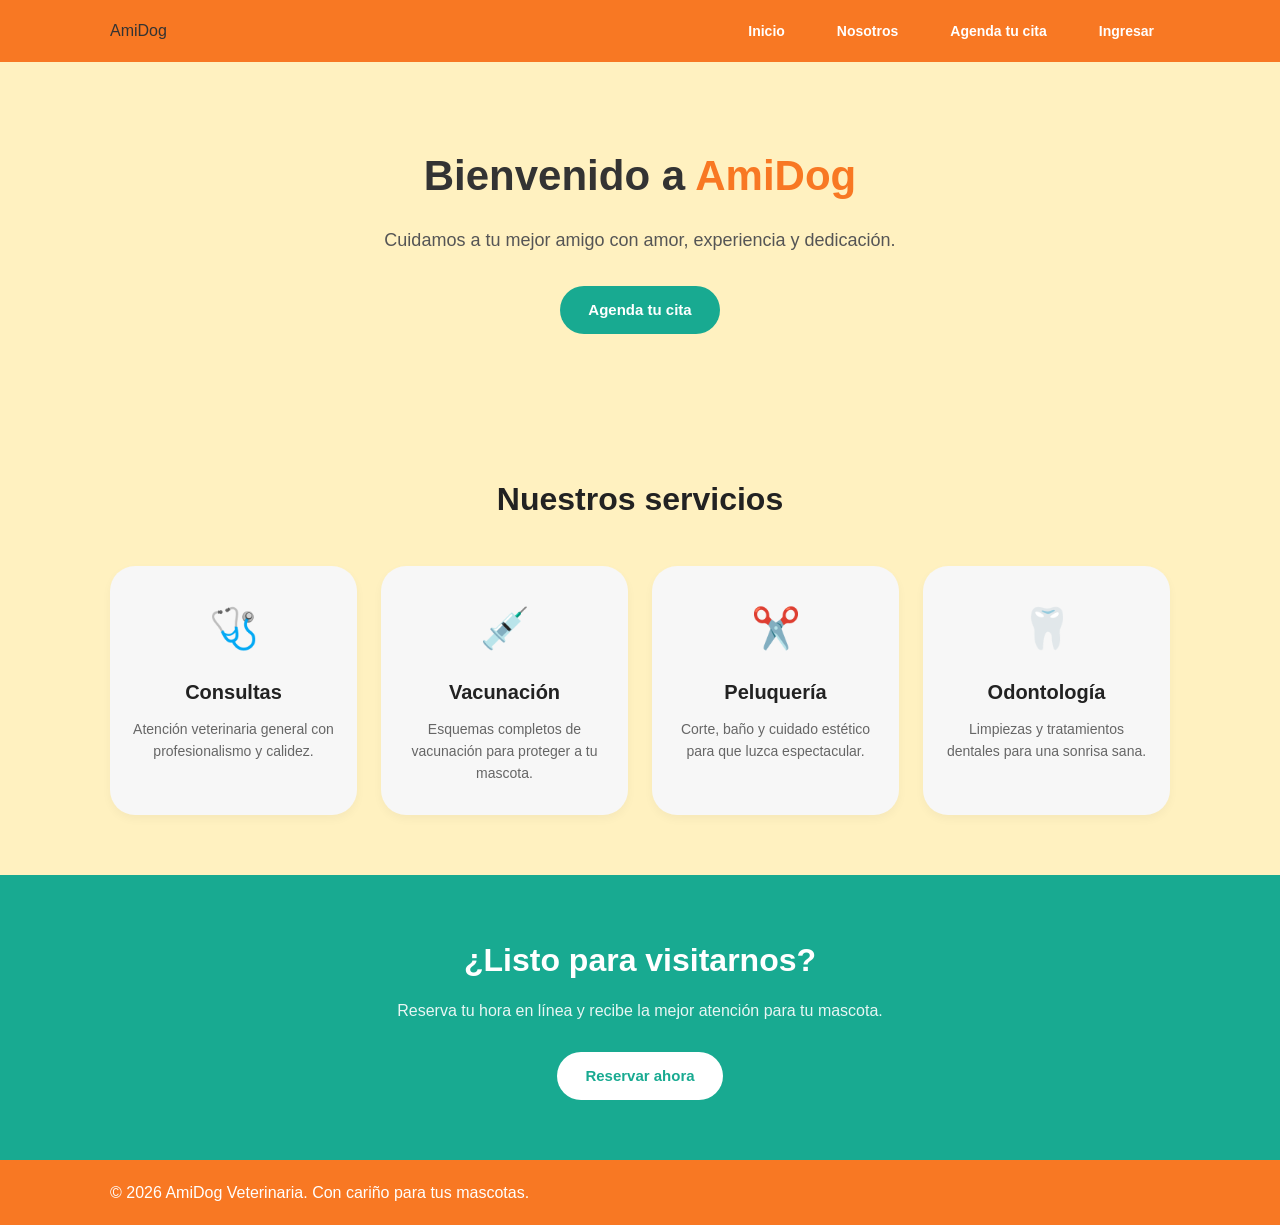
==== index.html @ c83ec28f "feat: implementar página Nosotros según diseño" ====
<!DOCTYPE html>
<html lang="es">
<head>
  <meta charset="UTF-8">
  <meta name="viewport" content="width=device-width, initial-scale=1.0">
  <title>AmiDog Veterinaria - Cuidado y Amor Canino</title>
  <link rel="stylesheet" href="styles/main.css">
</head>
<body>

  <header class="site-header">
    <div class="container">
      <a href="/" class="logo">AmiDog</a>
      <nav class="main-nav">
        <a href="index.html">Inicio</a>
        <a href="nosotros.html">Nosotros</a>
        <a href="reservar.html">Agenda tu cita</a>
        <a href="login.html">Ingresar</a>
      </nav>
    </div>
  </header>

  <main>
    <section class="hero">
      <div class="container">
        <h1>Bienvenido a <span>AmiDog</span></h1>
        <p>Cuidamos a tu mejor amigo con amor, experiencia y dedicación.</p>
        <a href="reservar.html" class="btn btn-primary">Agenda tu cita</a>
      </div>
    </section>

    <section class="services">
      <div class="container">
        <h2>Nuestros servicios</h2>
        <div class="services-grid">
          <div class="service-card">
            <div class="icon">🩺</div>
            <h3>Consultas</h3>
            <p>Atención veterinaria general con profesionalismo y calidez.</p>
          </div>
          <div class="service-card">
            <div class="icon">💉</div>
            <h3>Vacunación</h3>
            <p>Esquemas completos de vacunación para proteger a tu mascota.</p>
          </div>
          <div class="service-card">
            <div class="icon">✂️</div>
            <h3>Peluquería</h3>
            <p>Corte, baño y cuidado estético para que luzca espectacular.</p>
          </div>
          <div class="service-card">
            <div class="icon">🦷</div>
            <h3>Odontología</h3>
            <p>Limpiezas y tratamientos dentales para una sonrisa sana.</p>
          </div>
        </div>
      </div>
    </section>

    <section class="cta">
      <div class="container">
        <h2>¿Listo para visitarnos?</h2>
        <p>Reserva tu hora en línea y recibe la mejor atención para tu mascota.</p>
        <a href="reservar.html" class="btn btn-secondary">Reservar ahora</a>
      </div>
    </section>
  </main>

  <footer class="site-footer">
    <div class="container">
      <p>&copy; 2026 AmiDog Veterinaria. Con cariño para tus mascotas.</p>
    </div>
  </footer>

</body>
</html>
---- styles/main.css ----
/* =======================================================
   Colores
   ======================================================= */
*,
*::before,
*::after {
  margin: 0;
  padding: 0;
  box-sizing: border-box;
}

html {
  scroll-behavior: smooth;
}

body {
  font-family: sans-serif;
  line-height: 1.6;
  color: #333;
  background-color: #FFF1C0;
}

img {
  max-width: 100%;
  display: block;
}

a {
  text-decoration: none;
  color: inherit;
}

ul {
  list-style: none;
}

.container {
  width: 100%;
  max-width: 1100px;
  margin: 0 auto;
  padding: 0 20px;
}

.site-header {
  background-color: #F87823;
  padding: 12px 0;
}
.site-header .container {
  display: flex;
  align-items: center;
  justify-content: space-between;
}
.site-header .logo {
  display: flex;
  align-items: center;
}
.site-header .logo .logo-img {
  height: 50px;
  width: auto;
}

.main-nav {
  display: flex;
  gap: 20px;
}
.main-nav a {
  color: #fff;
  font-size: 14px;
  font-weight: 600;
  padding: 8px 16px;
  border-radius: 20px;
  transition: background-color 0.2s, opacity 0.2s;
}
.main-nav a:hover {
  opacity: 0.9;
}
.main-nav a.active {
  background-color: #18AA91;
}

.site-footer {
  background-color: #F87823;
  color: #fff;
  padding: 20px 0;
}
.site-footer .footer-content {
  display: flex;
  justify-content: space-between;
  align-items: center;
}
.site-footer .footer-address {
  font-size: 13px;
}
.site-footer .footer-social {
  display: flex;
  align-items: center;
  gap: 8px;
}
.site-footer .footer-social .social-icon {
  width: 20px;
  height: 20px;
}
.site-footer .footer-social span {
  font-size: 14px;
  font-weight: 600;
}

.main-nav {
  display: flex;
  gap: 20px;
}
.main-nav a {
  color: #fff;
  font-size: 14px;
  font-weight: 600;
  transition: opacity 0.2s;
}
.main-nav a:hover {
  opacity: 0.8;
}

.btn {
  display: inline-block;
  padding: 12px 28px;
  border-radius: 30px;
  font-weight: bold;
  font-size: 15px;
  border: none;
  cursor: pointer;
  transition: transform 0.2s, box-shadow 0.2s;
}
.btn:hover {
  transform: translateY(-2px);
  box-shadow: 0 4px 12px rgba(0, 0, 0, 0.15);
}

.btn-primary {
  background-color: #18AA91;
  color: #fff;
}

.btn-secondary {
  background-color: #F87823;
  color: #fff;
}

.hero {
  background-color: #FFF1C0;
  text-align: center;
  padding: 80px 20px;
}
.hero h1 {
  font-size: 42px;
  margin-bottom: 16px;
}
.hero h1 span {
  color: #F87823;
}
.hero p {
  font-size: 18px;
  color: #555;
  margin-bottom: 32px;
}

.services {
  padding: 60px 20px;
  text-align: center;
}
.services h2 {
  font-size: 32px;
  margin-bottom: 40px;
  color: #222;
}

.services-grid {
  display: grid;
  grid-template-columns: repeat(auto-fit, minmax(220px, 1fr));
  gap: 24px;
}

.service-card {
  background-color: #F7F7F7;
  border-radius: 25px;
  padding: 30px 20px;
  text-align: center;
  box-shadow: 0 4px 10px rgba(0, 0, 0, 0.04);
}
.service-card .icon {
  font-size: 40px;
  margin-bottom: 16px;
}
.service-card h3 {
  font-size: 20px;
  margin-bottom: 10px;
  color: #222;
}
.service-card p {
  font-size: 14px;
  color: #666;
}

.cta {
  background-color: #18AA91;
  color: #fff;
  text-align: center;
  padding: 60px 20px;
}
.cta h2 {
  font-size: 32px;
  margin-bottom: 12px;
}
.cta p {
  font-size: 16px;
  margin-bottom: 28px;
  opacity: 0.9;
}
.cta .btn-secondary {
  background-color: #fff;
  color: #18AA91;
}

.text-center {
  text-align: center;
}

.text-left {
  text-align: left;
}

.text-right {
  text-align: right;
}

.mt-1 {
  margin-top: 8px;
}

.mt-2 {
  margin-top: 16px;
}

.mt-3 {
  margin-top: 24px;
}

.mt-4 {
  margin-top: 32px;
}

.mb-1 {
  margin-bottom: 8px;
}

.mb-2 {
  margin-bottom: 16px;
}

.mb-3 {
  margin-bottom: 24px;
}

.mb-4 {
  margin-bottom: 32px;
}

.nosotros-section {
  width: 100%;
  background: linear-gradient(to bottom, #FFF1C0 0%, #fcb572 50%, #F87823 100%);
  padding: 60px 20px;
  font-family: sans-serif;
  box-sizing: border-box;
}
.nosotros-section .nosotros-wrapper {
  max-width: 1100px;
  margin: 0 auto;
  display: flex;
  flex-direction: column;
  gap: 40px;
}
.nosotros-section .hero-banner {
  background-color: #FAD64A;
  border-radius: 40px;
  padding: 40px;
  display: flex;
  align-items: center;
  justify-content: space-between;
}
.nosotros-section .hero-banner .hero-text {
  max-width: 55%;
  color: #333;
}
.nosotros-section .hero-banner .hero-text .badge {
  background-color: #ffffff;
  color: #18AA91;
  padding: 6px 16px;
  border-radius: 20px;
  font-weight: bold;
  font-size: 12px;
}
.nosotros-section .hero-banner .hero-text h2 {
  font-size: 36px;
  margin-top: 20px;
  margin-bottom: 15px;
  font-weight: normal;
}
.nosotros-section .hero-banner .hero-text h2 strong {
  color: #ffffff;
  font-weight: bold;
}
.nosotros-section .hero-banner .hero-text p {
  font-size: 16px;
  line-height: 1.5;
  color: #444;
}
.nosotros-section .hero-banner .hero-image-container {
  width: 35%;
  text-align: right;
}
.nosotros-section .hero-banner .hero-image-container .hero-circle-img {
  width: 280px;
  height: 280px;
  border-radius: 50%;
  object-fit: cover;
  border: 5px solid #ffffff;
}
.nosotros-section .history-card {
  background-color: #FCFCFC;
  border-radius: 30px;
  padding: 40px;
  display: flex;
  align-items: center;
}
.nosotros-section .history-card .history-info {
  width: 45%;
}
.nosotros-section .history-card .history-info h3 {
  font-size: 28px;
  margin-bottom: 15px;
  color: #222;
}
.nosotros-section .history-card .history-info p {
  color: #555;
  line-height: 1.6;
  font-size: 15px;
}
.nosotros-section .history-card .vertical-divider {
  width: 2px;
  height: 100px;
  background-color: #ddd;
  margin: 0 40px;
}
.nosotros-section .history-card .stats-grid {
  width: 50%;
  display: flex;
  justify-content: space-between;
}
.nosotros-section .history-card .stats-grid .stat-box {
  text-align: center;
}
.nosotros-section .history-card .stats-grid .stat-box .number {
  font-size: 38px;
  font-weight: bold;
  display: block;
}
.nosotros-section .history-card .stats-grid .stat-box .label {
  font-size: 13px;
  color: #666;
  margin-top: 5px;
  display: block;
}
.nosotros-section .history-card .stats-grid .stat-box .cyan-text {
  color: #18AA91;
}
.nosotros-section .history-card .stats-grid .stat-box .pink-text {
  color: #E5646D;
}
.nosotros-section .history-card .stats-grid .stat-box .yellow-text {
  color: #f1c107;
}
.nosotros-section .values-block {
  text-align: center;
}
.nosotros-section .values-block .values-title {
  font-size: 28px;
  color: #222;
  margin-bottom: 30px;
}
.nosotros-section .values-block .values-cards-container {
  display: flex;
  justify-content: space-between;
  gap: 25px;
}
.nosotros-section .values-block .values-cards-container .value-card {
  background-color: #F7F7F7;
  border-radius: 25px;
  padding: 30px 20px;
  flex: 1;
  text-align: center;
  box-shadow: 0 4px 10px rgba(0, 0, 0, 0.02);
}
.nosotros-section .values-block .values-cards-container .value-card .icon-holder {
  font-size: 35px;
  margin-bottom: 15px;
}
.nosotros-section .values-block .values-cards-container .value-card h4 {
  font-size: 22px;
  margin-bottom: 10px;
  color: #222;
}
.nosotros-section .values-block .values-cards-container .value-card p {
  color: #666;
  font-size: 14px;
  line-height: 1.4;
}

/*# sourceMappingURL=main.css.map */
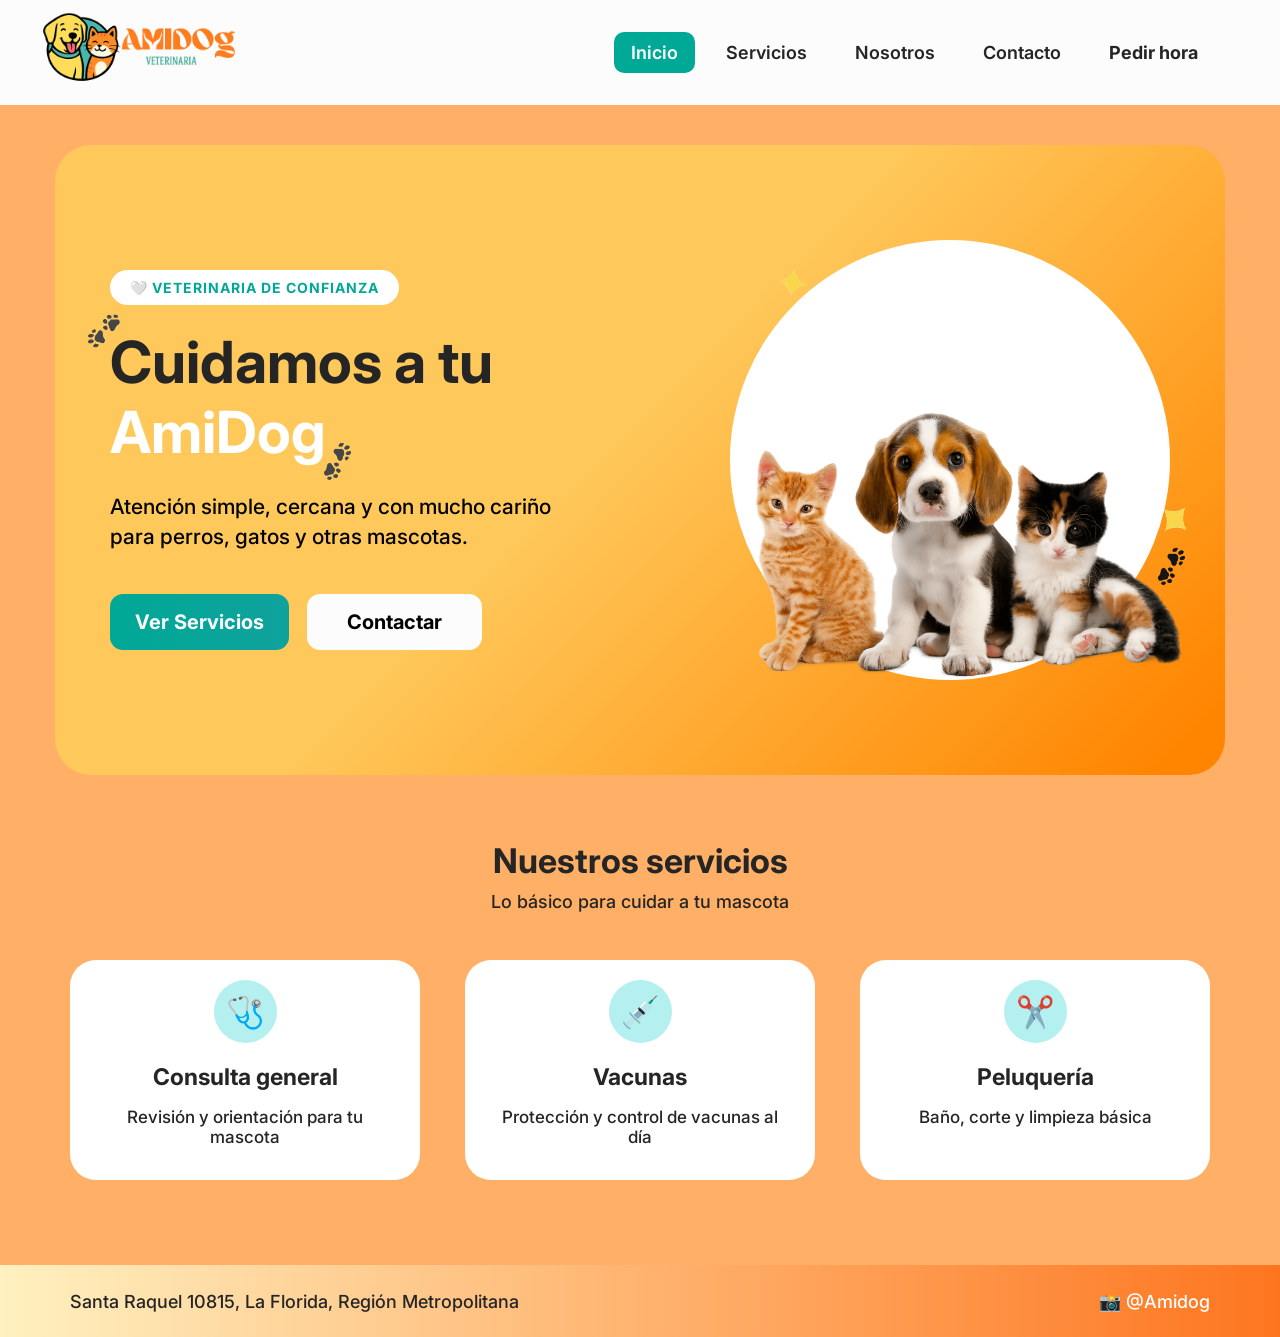
==== commit 6285565f: "Termino pagina inicio" ====
--- a/index.html
+++ b/index.html
@@ -1,76 +1,95 @@
 <!DOCTYPE html>
 <html lang="es">
 <head>
-  <meta charset="UTF-8">
-  <meta name="viewport" content="width=device-width, initial-scale=1.0">
-  <title>AmiDog Veterinaria - Cuidado y Amor Canino</title>
-  <link rel="stylesheet" href="styles/main.css">
+    <meta charset="UTF-8">
+    <meta name="viewport" content="width=device-width, initial-scale=1.0">
+    <title>Veterinaria AmiDog</title>
+    <link rel="stylesheet" href="styles/main.css">
 </head>
 <body>
 
-  <header class="site-header">
-    <div class="container">
-      <a href="/" class="logo">AmiDog</a>
-      <nav class="main-nav">
-        <a href="index.html">Inicio</a>
-        <a href="nosotros.html">Nosotros</a>
-        <a href="reservar.html">Agenda tu cita</a>
-        <a href="login.html">Ingresar</a>
-      </nav>
-    </div>
-  </header>
+    <header class="navbar">
+        <div class="logo">
+            <img src="assets/img/LogoAmidog.png" alt="logo Amidog Veterinaria" class="logo-amidog">
+        </div>
+        <nav>
+            <ul class="links-nav">
+                <li><a href="#inicio" class="active">Inicio</a></li>
+                <li><a href="#servicios">Servicios</a></li>
+                <li><a href="#nosotros">Nosotros</a></li>
+                <li><a href="#contacto">Contacto</a></li>
+                <li><a href="#contacto" class="btn-pedir-hora">Pedir hora</a></li>
+            </ul> 
+        </nav>
+    </header>
 
-  <main>
-    <section class="hero">
-      <div class="container">
-        <h1>Bienvenido a <span>AmiDog</span></h1>
-        <p>Cuidamos a tu mejor amigo con amor, experiencia y dedicación.</p>
-        <a href="reservar.html" class="btn btn-primary">Agenda tu cita</a>
-      </div>
+    <main>
+    <section class="seccion-principal" id="inicio">
+        <div class="caja-naranja">
+            
+            <div class="info-banner">
+                <span class="etiqueta-veterinaria">🤍 VETERINARIA DE CONFIANZA</span>
+                <h1>
+                    <img src="assets/img/patitas.png" alt="Patitas" class="patita-izq">
+                    Cuidamos a tu <br>
+                    <span class="highlight">AmiDog</span>
+                    <img src="assets/img/patitas.png" alt="Patitas" class="patita-der">
+                </h1>
+                <p>Atención simple, cercana y con mucho cariño para perros, gatos y otras mascotas.</p>
+
+                <div class="botones-banner">
+                    <a href="#servicios" class="btn btn-primary">Ver Servicios</a>
+                    <a href="#contacto" class="btn btn-secondary">Contactar</a>
+                </div>
+            </div>
+
+            <!-- Contenedor del Círculo y las Mascotas al frente -->
+            <div class="contenedor-mascotas-circulo">
+                <div class="circulo-blanco-fondo"></div>
+                <img src="assets/img/estrella.png" alt="Estrella" class="deco-img-estrella deco-img-estrella--arriba">
+    <img src="assets/img/estrella.png" alt="Estrella" class="deco-img-estrella deco-img-estrella--abajo">
+    <img src="assets/img/patitas.png" alt="Patitas Decorativas" class="deco-img-patitas">
+                <img src="assets/img/AnimalesPrincipales.png" alt="Mascotas Amidog" class="img-perro-gato">
+            </div>
+
+        </div> 
     </section>
 
-    <section class="services">
-      <div class="container">
-        <h2>Nuestros servicios</h2>
-        <div class="services-grid">
-          <div class="service-card">
-            <div class="icon">🩺</div>
-            <h3>Consultas</h3>
-            <p>Atención veterinaria general con profesionalismo y calidez.</p>
-          </div>
-          <div class="service-card">
-            <div class="icon">💉</div>
-            <h3>Vacunación</h3>
-            <p>Esquemas completos de vacunación para proteger a tu mascota.</p>
-          </div>
-          <div class="service-card">
-            <div class="icon">✂️</div>
-            <h3>Peluquería</h3>
-            <p>Corte, baño y cuidado estético para que luzca espectacular.</p>
-          </div>
-          <div class="service-card">
-            <div class="icon">🦷</div>
-            <h3>Odontología</h3>
-            <p>Limpiezas y tratamientos dentales para una sonrisa sana.</p>
-          </div>
+        <section class="seccion-servicios" id="servicios">
+            <div class="contenedor-titulos">
+                <h2>Nuestros servicios</h2>
+                <p class="subtitulo">Lo básico para cuidar a tu mascota</p>
+            </div>
+
+            <div class="bloque-tarjetas"> 
+                <article class="tarjeta-servicio">
+                    <div class="icono-servicio">🩺</div>
+                    <h3>Consulta general</h3>
+                    <p>Revisión y orientación para tu mascota</p>
+                </article>
+
+                <article class="tarjeta-servicio">
+                    <div class="icono-servicio">💉</div>
+                    <h3>Vacunas</h3>
+                    <p>Protección y control de vacunas al día</p>
+                </article>
+
+                <article class="tarjeta-servicio">
+                    <div class="icono-servicio">✂️</div>
+                    <h3>Peluquería</h3>
+                    <p>Baño, corte y limpieza básica</p>
+                </article>
+            </div> 
+        </section>
+    </main>
+
+    <footer class="footer" id="contacto">
+        <p class="direccion">Santa Raquel 10815, La Florida, Región Metropolitana</p>
+        <div class="redes-sociales">
+            <span>📸 @Amidog</span>
         </div>
-      </div>
-    </section>
+    </footer>
 
-    <section class="cta">
-      <div class="container">
-        <h2>¿Listo para visitarnos?</h2>
-        <p>Reserva tu hora en línea y recibe la mejor atención para tu mascota.</p>
-        <a href="reservar.html" class="btn btn-secondary">Reservar ahora</a>
-      </div>
-    </section>
-  </main>
-
-  <footer class="site-footer">
-    <div class="container">
-      <p>&copy; 2026 AmiDog Veterinaria. Con cariño para tus mascotas.</p>
-    </div>
-  </footer>
-
+    <script src="main.js"></script>
 </body>
-</html>
+</html>
--- a/styles/main.css
+++ b/styles/main.css
@@ -1,9 +1,12 @@
+@charset "UTF-8";
+@import url("https://fonts.googleapis.com/css2?family=Inter:wght@400;500;600;700&display=swap");
 /* =======================================================
    Colores
    ======================================================= */
-*,
-*::before,
-*::after {
+/* ===============================================
+   CONFIGURACIÓN GENERAL
+================================================ */
+* {
   margin: 0;
   padding: 0;
   box-sizing: border-box;
@@ -14,403 +17,448 @@
 }
 
 body {
-  font-family: sans-serif;
-  line-height: 1.6;
-  color: #333;
-  background-color: #FFF1C0;
-}
-
-img {
-  max-width: 100%;
-  display: block;
-}
-
-a {
+  min-width: 320px;
+  font-family: "Inter", sans-serif;
+  background: #ffb066;
+}
+
+/* ===============================================
+   1. BARRA DE NAVEGACIÓN
+================================================ */
+.navbar {
+  position: relative;
+  z-index: 20;
+  width: 100%;
+  height: 105px;
+  display: flex;
+  align-items: center;
+  justify-content: space-between;
+  padding: 0 65px 0 40px;
+  background: #fcfcfc;
+}
+.navbar .logo {
+  position: absolute;
+  top: -45px;
+  left: 40px;
+}
+.navbar .logo .logo-amidog {
+  height: 200px;
+  width: auto;
+  -o-object-fit: contain;
+     object-fit: contain;
+}
+.navbar nav {
+  margin-left: auto;
+}
+.navbar .links-nav {
+  display: flex;
+  align-items: center;
+  gap: 14px;
+  list-style: none;
+}
+.navbar .links-nav a {
   text-decoration: none;
-  color: inherit;
-}
-
-ul {
-  list-style: none;
-}
-
-.container {
+  color: #252525;
+  font-size: 18px;
+  font-weight: 600;
+  padding: 10px 17px;
+  border-radius: 10px;
+  transition: all 0.2s ease;
+}
+.navbar .links-nav a:hover, .navbar .links-nav a.active {
+  color: #ffffff;
+  background: #00a896;
+}
+.navbar .links-nav .btn-pedir-hora {
+  font-weight: 700;
+}
+
+/* ===============================================
+   2. SECCIÓN PRINCIPAL (BANNER)
+================================================ */
+.seccion-principal {
+  position: relative;
+  width: calc(100% - 110px);
+  max-width: 1330px;
+  margin: 40px auto 0;
+  overflow: hidden;
+}
+.seccion-principal .caja-naranja {
+  background: linear-gradient(135deg, #ffc85a 47.11%, #ff8500 95.88%);
+  border-radius: 36px;
+  padding: 95px 55px;
+  display: flex;
+  align-items: center;
+  justify-content: space-between;
+}
+.seccion-principal .info-banner {
+  flex: 1;
+  max-width: 50%;
+}
+.seccion-principal .info-banner .etiqueta-veterinaria {
+  display: inline-block;
+  margin-bottom: 22px;
+  padding: 9px 20px;
+  border-radius: 30px;
+  color: #00a896;
+  background: #ffffff;
+  font-size: 14px;
+  font-weight: 700;
+}
+.seccion-principal .info-banner h1 {
+  color: #252525;
+  font-size: 58px;
+  font-weight: 700;
+  line-height: 70px;
+  position: relative; /* Para posicionar las patitas de fondo */
+}
+.seccion-principal .info-banner h1 .highlight {
+  color: #ffffff;
+  display: inline-block;
+}
+
+.seccion-principal .info-banner h1 .patita-izq {
+  position: absolute;
+  width: 38px;
+  height: auto;
+  top: -15px;
+  left: -25px;
+  transform: rotate(-5deg);
+}
+.seccion-principal .info-banner h1 .patita-der {
+  position: inline-block;
+  vertical-align: middle;
+  width: 38px;
+  height: auto;
+  margin-left: -20px; /* Separación de la palabra AmiDog */
+  margin-bottom: -45px; /* Ajuste vertical para que quede abajo */
+  transform: rotate(160deg);
+}
+.seccion-principal .info-banner p {
+  max-width: 480px;
+  margin-top: 25px;
+  color: #000000;
+  font-size: 21px;
+  font-weight: 500;
+  line-height: 30px;
+}
+.seccion-principal .botones-banner {
+  display: flex;
+  align-items: center;
+  gap: 18px;
+  margin-top: 42px;
+}
+.seccion-principal .botones-banner .btn {
+  min-width: 175px;
+  height: 56px;
+  display: flex;
+  align-items: center;
+  justify-content: center;
+  padding: 0 25px;
+  border: none;
+  border-radius: 13px;
+  font-size: 20px;
+  font-weight: 700;
+  text-decoration: none;
+  transition: all 0.2s ease;
+}
+.seccion-principal .botones-banner .btn:hover {
+  transform: translateY(-3px);
+  box-shadow: 0 8px 20px rgba(37, 37, 37, 0.16);
+}
+.seccion-principal .botones-banner .btn-primary {
+  color: #ffffff;
+  background: linear-gradient(90deg, #00a896 0%, #0fa29c 100%);
+}
+.seccion-principal .botones-banner .btn-secondary {
+  color: #000000;
+  background: #fcfcfc;
+}
+.seccion-principal .imagen-banner {
+  position: relative;
+  width: 435px;
+  height: 405px;
+  overflow: hidden;
+  background: #ffffff;
+  border-radius: 35px;
+}
+.seccion-principal .imagen-banner img {
   width: 100%;
-  max-width: 1100px;
+  height: 100%;
+  -o-object-fit: cover;
+     object-fit: cover;
+  -o-object-position: center bottom;
+     object-position: center bottom;
+}
+
+/* ===============================================
+   3. SECCIÓN DE SERVICIOS
+================================================ */
+.seccion-servicios {
+  width: calc(100% - 140px);
+  max-width: 1280px;
+  margin: 65px auto 85px;
+}
+.seccion-servicios .contenedor-titulos {
+  text-align: center;
+}
+.seccion-servicios .contenedor-titulos h2 {
+  color: #252525;
+  font-size: 34px;
+  font-weight: 700;
+}
+.seccion-servicios .contenedor-titulos .subtitulo {
+  margin-top: 10px;
+  color: #252525;
+  font-size: 18px;
+  font-weight: 500;
+}
+.seccion-servicios .bloque-tarjetas {
+  display: grid;
+  grid-template-columns: repeat(3, 1fr);
+  gap: 45px;
+  margin-top: 48px;
+}
+.seccion-servicios .tarjeta-servicio {
+  min-height: 220px;
+  padding: 20px 25px 30px;
+  text-align: center;
+  background: #ffffff;
+  border-radius: 26px;
+  transition: all 0.2s ease;
+}
+.seccion-servicios .tarjeta-servicio:hover {
+  transform: translateY(-6px);
+  box-shadow: 0 12px 25px rgba(37, 37, 37, 0.15);
+}
+.seccion-servicios .tarjeta-servicio .icono-servicio {
+  width: 63px;
+  height: 63px;
+  display: flex;
+  align-items: center;
+  justify-content: center;
   margin: 0 auto;
-  padding: 0 20px;
-}
-
-.site-header {
-  background-color: #F87823;
-  padding: 12px 0;
-}
-.site-header .container {
+  border-radius: 50%;
+  background: #b5f0f0;
+  font-size: 31px;
+}
+.seccion-servicios .tarjeta-servicio h3 {
+  margin-top: 20px;
+  color: #252525;
+  font-size: 23px;
+  font-weight: 700;
+}
+.seccion-servicios .tarjeta-servicio p {
+  margin-top: 16px;
+  color: #252525;
+  font-size: 17px;
+  font-weight: 500;
+}
+
+/* ===============================================
+   4. FOOTER
+================================================ */
+.footer {
+  width: 100%;
+  min-height: 72px;
   display: flex;
   align-items: center;
   justify-content: space-between;
-}
-.site-header .logo {
-  display: flex;
-  align-items: center;
-}
-.site-header .logo .logo-img {
-  height: 50px;
-  width: auto;
-}
-
-.main-nav {
-  display: flex;
-  gap: 20px;
-}
-.main-nav a {
-  color: #fff;
-  font-size: 14px;
-  font-weight: 600;
-  padding: 8px 16px;
+  padding: 10px 70px;
+  background: linear-gradient(90deg, #fff1c0 0%, #fe751f 100%);
+}
+.footer .direccion {
+  color: #252525;
+  font-size: 18px;
+  font-weight: 500;
+}
+.footer .redes-sociales {
+  display: flex;
+  align-items: center;
+  gap: 12px;
+  color: #ffffff;
+  font-size: 18px;
+  font-weight: 500;
+}
+
+/* ===============================================
+   RESPONSIVE DESIGN (TABLET & CELULARES)
+================================================ */
+@media screen and (max-width: 1100px) {
+  .navbar {
+    padding: 0 30px;
+  }
+  .navbar .logo {
+    left: 20px;
+  }
+  .seccion-principal {
+    width: calc(100% - 50px);
+  }
+  .seccion-principal .caja-naranja {
+    padding: 70px 40px;
+  }
+  .seccion-principal .info-banner {
+    max-width: 52%;
+  }
+  .seccion-principal .info-banner h1 {
+    font-size: 48px;
+    line-height: 56px;
+  }
+  .seccion-principal .imagen-banner {
+    width: 370px;
+    height: 360px;
+  }
+  .seccion-servicios {
+    width: calc(100% - 60px);
+  }
+  .seccion-servicios .bloque-tarjetas {
+    gap: 25px;
+  }
+}
+@media screen and (max-width: 768px) {
+  .navbar {
+    height: 85px;
+    padding: 0 20px;
+  }
+  .navbar .links-nav {
+    display: none;
+  }
+  .seccion-principal {
+    width: calc(100% - 30px);
+    margin-top: 20px;
+  }
+  .seccion-principal .caja-naranja {
+    flex-direction: column;
+    padding: 35px 25px;
+  }
+  .seccion-principal .info-banner {
+    max-width: 100%;
+  }
+  .seccion-principal .info-banner h1 {
+    font-size: 42px;
+    line-height: 49px;
+  }
+  .seccion-principal .info-banner p {
+    font-size: 18px;
+  }
+  .seccion-principal .botones-banner {
+    flex-direction: column;
+    width: 100%;
+  }
+  .seccion-principal .botones-banner .btn {
+    width: 100%;
+  }
+  .seccion-principal .imagen-banner {
+    width: 100%;
+    height: 270px;
+    margin-top: 30px;
+  }
+  .seccion-servicios {
+    width: calc(100% - 30px);
+  }
+  .seccion-servicios .contenedor-titulos h2 {
+    font-size: 29px;
+  }
+  .seccion-servicios .bloque-tarjetas {
+    grid-template-columns: 1fr;
+  }
+  .footer {
+    flex-direction: column;
+    padding: 22px 20px;
+    gap: 14px;
+    text-align: center;
+  }
+}
+.contenedor-mascotas-circulo {
+  position: relative;
+  width: 440px;
+  height: 440px;
+  display: flex;
+  align-items: flex-end;
+  justify-content: center;
+}
+.contenedor-mascotas-circulo .circulo-blanco-fondo {
+  position: absolute;
+  width: 100%;
+  height: 100%;
+  background: #ffffff;
+  border-radius: 50%; /* Círculo perfecto */
+  z-index: 1;
+}
+.contenedor-mascotas-circulo .deco-img-estrella {
+  position: absolute;
+  width: 35px;
+  height: auto;
+  z-index: 3;
+}
+.contenedor-mascotas-circulo .deco-img-estrella--arriba {
+  top: 25px;
+  left: 45px;
+  transform: rotate(-15deg);
+}
+.contenedor-mascotas-circulo .deco-img-estrella--abajo {
+  bottom: 140px;
+  right: -25px;
+  width: 40px; /* Un pelín más grande abajo */
+  transform: rotate(20deg);
+}
+.contenedor-mascotas-circulo .deco-img-patitas {
+  position: absolute;
+  bottom: 95px;
+  right: -20px;
+  width: 38px; /* Ajustamos la escala para que sean mini patitas */
+  height: auto;
+  z-index: 3;
+  transform: rotate(160deg);
+  filter: brightness(0.3); /* 💡 Truco opcional: las oscurece si tu PNG original es muy claro */
+}
+.contenedor-mascotas-circulo .img-perro-gato {
+  position: relative;
+  z-index: 2; /* Obliga a los animales a estar en frente */
+  width: 108%; /* Un poco más grande para el efecto 3D */
+  height: auto;
+  bottom: -15px; /* Hace que "salgan" y pisen fuera del círculo abajo */
+  -o-object-fit: contain;
+     object-fit: contain;
+}
+
+.etiqueta-veterinaria {
+  background-color: rgba(255, 255, 255, 0.2);
+  padding: 6px 12px;
   border-radius: 20px;
-  transition: background-color 0.2s, opacity 0.2s;
-}
-.main-nav a:hover {
-  opacity: 0.9;
-}
-.main-nav a.active {
-  background-color: #18AA91;
-}
-
-.site-footer {
-  background-color: #F87823;
-  color: #fff;
-  padding: 20px 0;
-}
-.site-footer .footer-content {
-  display: flex;
-  justify-content: space-between;
-  align-items: center;
-}
-.site-footer .footer-address {
-  font-size: 13px;
-}
-.site-footer .footer-social {
-  display: flex;
-  align-items: center;
-  gap: 8px;
-}
-.site-footer .footer-social .social-icon {
-  width: 20px;
-  height: 20px;
-}
-.site-footer .footer-social span {
-  font-size: 14px;
-  font-weight: 600;
-}
-
-.main-nav {
-  display: flex;
-  gap: 20px;
-}
-.main-nav a {
-  color: #fff;
-  font-size: 14px;
-  font-weight: 600;
-  transition: opacity 0.2s;
-}
-.main-nav a:hover {
-  opacity: 0.8;
+  font-size: 0.8rem;
+  font-weight: bold;
+  letter-spacing: 1px;
+}
+
+.botones-banner {
+  display: flex;
+  gap: 15px;
+}
+@media (max-width: 768px) {
+  .botones-banner {
+    justify-content: center;
+  }
 }
 
 .btn {
-  display: inline-block;
-  padding: 12px 28px;
-  border-radius: 30px;
+  padding: 12px 24px;
+  border-radius: 8px;
+  text-decoration: none;
   font-weight: bold;
-  font-size: 15px;
-  border: none;
-  cursor: pointer;
-  transition: transform 0.2s, box-shadow 0.2s;
-}
-.btn:hover {
-  transform: translateY(-2px);
-  box-shadow: 0 4px 12px rgba(0, 0, 0, 0.15);
-}
-
+  transition: background 0.3s ease;
+}
 .btn-primary {
-  background-color: #18AA91;
-  color: #fff;
-}
-
+  background-color: #008080;
+  color: white;
+}
+.btn-primary:hover {
+  background-color: #005a5a;
+}
 .btn-secondary {
-  background-color: #F87823;
-  color: #fff;
-}
-
-.hero {
-  background-color: #FFF1C0;
-  text-align: center;
-  padding: 80px 20px;
-}
-.hero h1 {
-  font-size: 42px;
-  margin-bottom: 16px;
-}
-.hero h1 span {
-  color: #F87823;
-}
-.hero p {
-  font-size: 18px;
-  color: #555;
-  margin-bottom: 32px;
-}
-
-.services {
-  padding: 60px 20px;
-  text-align: center;
-}
-.services h2 {
-  font-size: 32px;
-  margin-bottom: 40px;
-  color: #222;
-}
-
-.services-grid {
-  display: grid;
-  grid-template-columns: repeat(auto-fit, minmax(220px, 1fr));
-  gap: 24px;
-}
-
-.service-card {
-  background-color: #F7F7F7;
-  border-radius: 25px;
-  padding: 30px 20px;
-  text-align: center;
-  box-shadow: 0 4px 10px rgba(0, 0, 0, 0.04);
-}
-.service-card .icon {
-  font-size: 40px;
-  margin-bottom: 16px;
-}
-.service-card h3 {
-  font-size: 20px;
-  margin-bottom: 10px;
-  color: #222;
-}
-.service-card p {
-  font-size: 14px;
-  color: #666;
-}
-
-.cta {
-  background-color: #18AA91;
-  color: #fff;
-  text-align: center;
-  padding: 60px 20px;
-}
-.cta h2 {
-  font-size: 32px;
-  margin-bottom: 12px;
-}
-.cta p {
-  font-size: 16px;
-  margin-bottom: 28px;
-  opacity: 0.9;
-}
-.cta .btn-secondary {
-  background-color: #fff;
-  color: #18AA91;
-}
-
-.text-center {
-  text-align: center;
-}
-
-.text-left {
-  text-align: left;
-}
-
-.text-right {
-  text-align: right;
-}
-
-.mt-1 {
-  margin-top: 8px;
-}
-
-.mt-2 {
-  margin-top: 16px;
-}
-
-.mt-3 {
-  margin-top: 24px;
-}
-
-.mt-4 {
-  margin-top: 32px;
-}
-
-.mb-1 {
-  margin-bottom: 8px;
-}
-
-.mb-2 {
-  margin-bottom: 16px;
-}
-
-.mb-3 {
-  margin-bottom: 24px;
-}
-
-.mb-4 {
-  margin-bottom: 32px;
-}
-
-.nosotros-section {
-  width: 100%;
-  background: linear-gradient(to bottom, #FFF1C0 0%, #fcb572 50%, #F87823 100%);
-  padding: 60px 20px;
-  font-family: sans-serif;
-  box-sizing: border-box;
-}
-.nosotros-section .nosotros-wrapper {
-  max-width: 1100px;
-  margin: 0 auto;
-  display: flex;
-  flex-direction: column;
-  gap: 40px;
-}
-.nosotros-section .hero-banner {
-  background-color: #FAD64A;
-  border-radius: 40px;
-  padding: 40px;
-  display: flex;
-  align-items: center;
-  justify-content: space-between;
-}
-.nosotros-section .hero-banner .hero-text {
-  max-width: 55%;
-  color: #333;
-}
-.nosotros-section .hero-banner .hero-text .badge {
-  background-color: #ffffff;
-  color: #18AA91;
-  padding: 6px 16px;
-  border-radius: 20px;
-  font-weight: bold;
-  font-size: 12px;
-}
-.nosotros-section .hero-banner .hero-text h2 {
-  font-size: 36px;
-  margin-top: 20px;
-  margin-bottom: 15px;
-  font-weight: normal;
-}
-.nosotros-section .hero-banner .hero-text h2 strong {
-  color: #ffffff;
-  font-weight: bold;
-}
-.nosotros-section .hero-banner .hero-text p {
-  font-size: 16px;
-  line-height: 1.5;
-  color: #444;
-}
-.nosotros-section .hero-banner .hero-image-container {
-  width: 35%;
-  text-align: right;
-}
-.nosotros-section .hero-banner .hero-image-container .hero-circle-img {
-  width: 280px;
-  height: 280px;
-  border-radius: 50%;
-  object-fit: cover;
-  border: 5px solid #ffffff;
-}
-.nosotros-section .history-card {
-  background-color: #FCFCFC;
-  border-radius: 30px;
-  padding: 40px;
-  display: flex;
-  align-items: center;
-}
-.nosotros-section .history-card .history-info {
-  width: 45%;
-}
-.nosotros-section .history-card .history-info h3 {
-  font-size: 28px;
-  margin-bottom: 15px;
-  color: #222;
-}
-.nosotros-section .history-card .history-info p {
-  color: #555;
-  line-height: 1.6;
-  font-size: 15px;
-}
-.nosotros-section .history-card .vertical-divider {
-  width: 2px;
-  height: 100px;
-  background-color: #ddd;
-  margin: 0 40px;
-}
-.nosotros-section .history-card .stats-grid {
-  width: 50%;
-  display: flex;
-  justify-content: space-between;
-}
-.nosotros-section .history-card .stats-grid .stat-box {
-  text-align: center;
-}
-.nosotros-section .history-card .stats-grid .stat-box .number {
-  font-size: 38px;
-  font-weight: bold;
-  display: block;
-}
-.nosotros-section .history-card .stats-grid .stat-box .label {
-  font-size: 13px;
-  color: #666;
-  margin-top: 5px;
-  display: block;
-}
-.nosotros-section .history-card .stats-grid .stat-box .cyan-text {
-  color: #18AA91;
-}
-.nosotros-section .history-card .stats-grid .stat-box .pink-text {
-  color: #E5646D;
-}
-.nosotros-section .history-card .stats-grid .stat-box .yellow-text {
-  color: #f1c107;
-}
-.nosotros-section .values-block {
-  text-align: center;
-}
-.nosotros-section .values-block .values-title {
-  font-size: 28px;
-  color: #222;
-  margin-bottom: 30px;
-}
-.nosotros-section .values-block .values-cards-container {
-  display: flex;
-  justify-content: space-between;
-  gap: 25px;
-}
-.nosotros-section .values-block .values-cards-container .value-card {
-  background-color: #F7F7F7;
-  border-radius: 25px;
-  padding: 30px 20px;
-  flex: 1;
-  text-align: center;
-  box-shadow: 0 4px 10px rgba(0, 0, 0, 0.02);
-}
-.nosotros-section .values-block .values-cards-container .value-card .icon-holder {
-  font-size: 35px;
-  margin-bottom: 15px;
-}
-.nosotros-section .values-block .values-cards-container .value-card h4 {
-  font-size: 22px;
-  margin-bottom: 10px;
-  color: #222;
-}
-.nosotros-section .values-block .values-cards-container .value-card p {
-  color: #666;
-  font-size: 14px;
-  line-height: 1.4;
-}
-
-/*# sourceMappingURL=main.css.map */
+  background-color: white;
+  color: #ff9800;
+}
+.btn-secondary:hover {
+  background-color: #f0f0f0;
+}/*# sourceMappingURL=main.css.map */
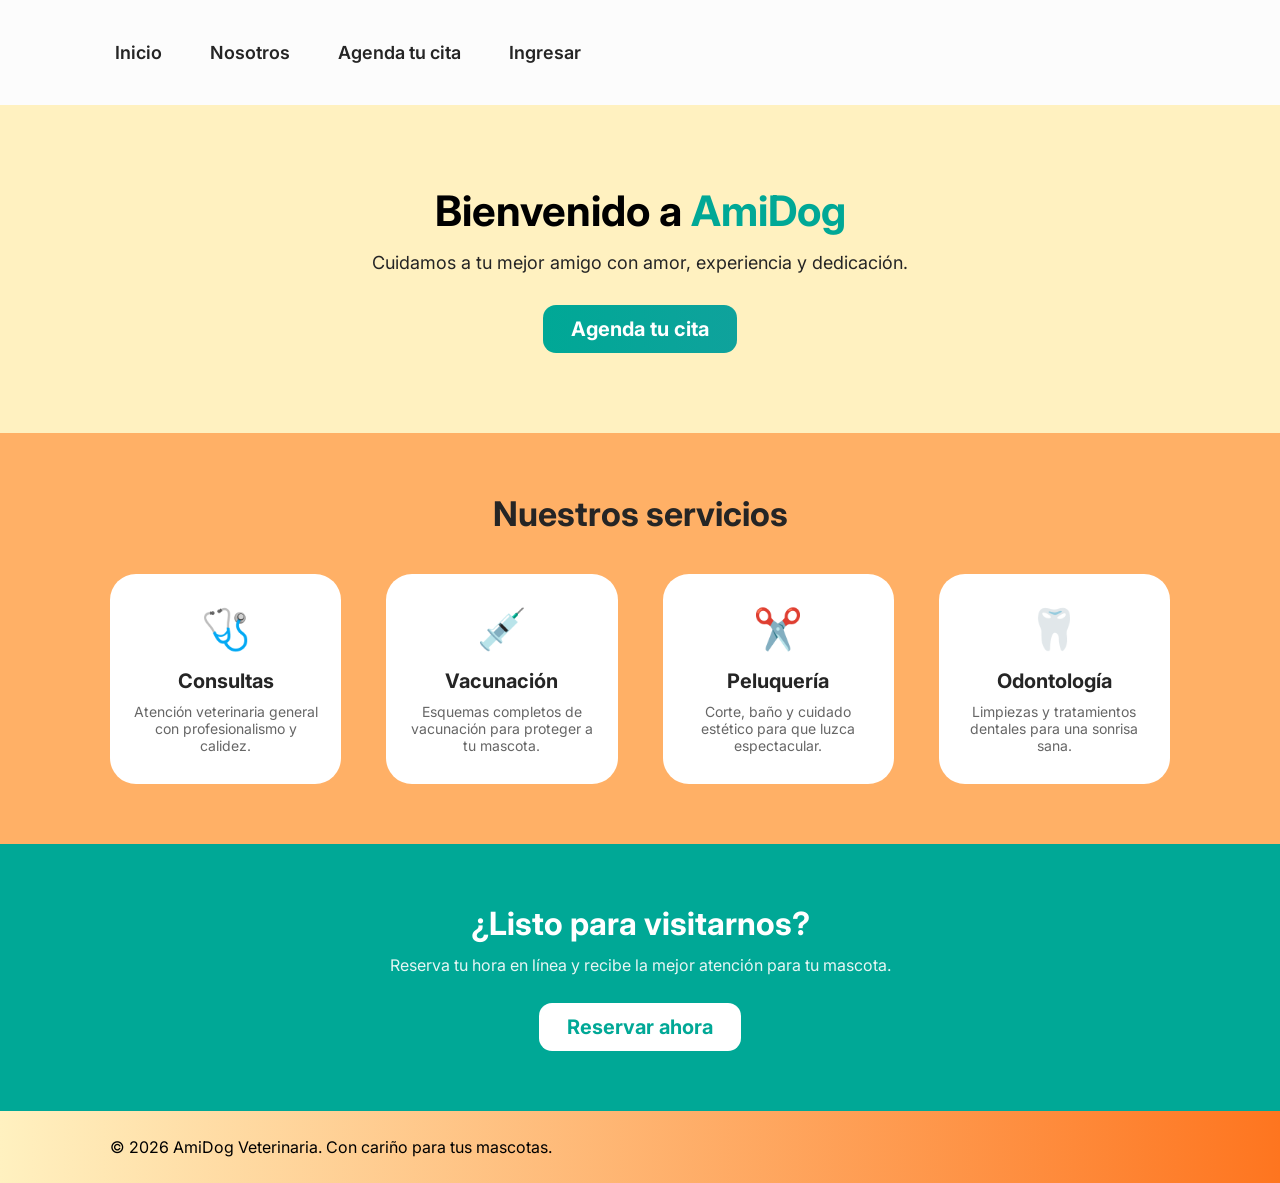
==== commit a5057896: "Merge pull request #11 from laughinghrglphc/nosotros Nosotros" ====
--- a/index.html
+++ b/index.html
@@ -1,95 +1,76 @@
 <!DOCTYPE html>
 <html lang="es">
 <head>
-    <meta charset="UTF-8">
-    <meta name="viewport" content="width=device-width, initial-scale=1.0">
-    <title>Veterinaria AmiDog</title>
-    <link rel="stylesheet" href="styles/main.css">
+  <meta charset="UTF-8">
+  <meta name="viewport" content="width=device-width, initial-scale=1.0">
+  <title>AmiDog Veterinaria - Cuidado y Amor Canino</title>
+  <link rel="stylesheet" href="styles/main.css">
 </head>
 <body>
 
-    <header class="navbar">
-        <div class="logo">
-            <img src="assets/img/LogoAmidog.png" alt="logo Amidog Veterinaria" class="logo-amidog">
-        </div>
-        <nav>
-            <ul class="links-nav">
-                <li><a href="#inicio" class="active">Inicio</a></li>
-                <li><a href="#servicios">Servicios</a></li>
-                <li><a href="#nosotros">Nosotros</a></li>
-                <li><a href="#contacto">Contacto</a></li>
-                <li><a href="#contacto" class="btn-pedir-hora">Pedir hora</a></li>
-            </ul> 
-        </nav>
-    </header>
+  <header class="site-header">
+    <div class="container">
+      <a href="/" class="logo">AmiDog</a>
+      <nav class="main-nav">
+        <a href="index.html">Inicio</a>
+        <a href="nosotros.html">Nosotros</a>
+        <a href="reservar.html">Agenda tu cita</a>
+        <a href="login.html">Ingresar</a>
+      </nav>
+    </div>
+  </header>
 
-    <main>
-    <section class="seccion-principal" id="inicio">
-        <div class="caja-naranja">
-            
-            <div class="info-banner">
-                <span class="etiqueta-veterinaria">🤍 VETERINARIA DE CONFIANZA</span>
-                <h1>
-                    <img src="assets/img/patitas.png" alt="Patitas" class="patita-izq">
-                    Cuidamos a tu <br>
-                    <span class="highlight">AmiDog</span>
-                    <img src="assets/img/patitas.png" alt="Patitas" class="patita-der">
-                </h1>
-                <p>Atención simple, cercana y con mucho cariño para perros, gatos y otras mascotas.</p>
-
-                <div class="botones-banner">
-                    <a href="#servicios" class="btn btn-primary">Ver Servicios</a>
-                    <a href="#contacto" class="btn btn-secondary">Contactar</a>
-                </div>
-            </div>
-
-            <!-- Contenedor del Círculo y las Mascotas al frente -->
-            <div class="contenedor-mascotas-circulo">
-                <div class="circulo-blanco-fondo"></div>
-                <img src="assets/img/estrella.png" alt="Estrella" class="deco-img-estrella deco-img-estrella--arriba">
-    <img src="assets/img/estrella.png" alt="Estrella" class="deco-img-estrella deco-img-estrella--abajo">
-    <img src="assets/img/patitas.png" alt="Patitas Decorativas" class="deco-img-patitas">
-                <img src="assets/img/AnimalesPrincipales.png" alt="Mascotas Amidog" class="img-perro-gato">
-            </div>
-
-        </div> 
+  <main>
+    <section class="hero">
+      <div class="container">
+        <h1>Bienvenido a <span>AmiDog</span></h1>
+        <p>Cuidamos a tu mejor amigo con amor, experiencia y dedicación.</p>
+        <a href="reservar.html" class="btn btn-primary">Agenda tu cita</a>
+      </div>
     </section>
 
-        <section class="seccion-servicios" id="servicios">
-            <div class="contenedor-titulos">
-                <h2>Nuestros servicios</h2>
-                <p class="subtitulo">Lo básico para cuidar a tu mascota</p>
-            </div>
+    <section class="services">
+      <div class="container">
+        <h2>Nuestros servicios</h2>
+        <div class="services-grid">
+          <div class="service-card">
+            <div class="icon">🩺</div>
+            <h3>Consultas</h3>
+            <p>Atención veterinaria general con profesionalismo y calidez.</p>
+          </div>
+          <div class="service-card">
+            <div class="icon">💉</div>
+            <h3>Vacunación</h3>
+            <p>Esquemas completos de vacunación para proteger a tu mascota.</p>
+          </div>
+          <div class="service-card">
+            <div class="icon">✂️</div>
+            <h3>Peluquería</h3>
+            <p>Corte, baño y cuidado estético para que luzca espectacular.</p>
+          </div>
+          <div class="service-card">
+            <div class="icon">🦷</div>
+            <h3>Odontología</h3>
+            <p>Limpiezas y tratamientos dentales para una sonrisa sana.</p>
+          </div>
+        </div>
+      </div>
+    </section>
 
-            <div class="bloque-tarjetas"> 
-                <article class="tarjeta-servicio">
-                    <div class="icono-servicio">🩺</div>
-                    <h3>Consulta general</h3>
-                    <p>Revisión y orientación para tu mascota</p>
-                </article>
+    <section class="cta">
+      <div class="container">
+        <h2>¿Listo para visitarnos?</h2>
+        <p>Reserva tu hora en línea y recibe la mejor atención para tu mascota.</p>
+        <a href="reservar.html" class="btn btn-secondary">Reservar ahora</a>
+      </div>
+    </section>
+  </main>
 
-                <article class="tarjeta-servicio">
-                    <div class="icono-servicio">💉</div>
-                    <h3>Vacunas</h3>
-                    <p>Protección y control de vacunas al día</p>
-                </article>
+  <footer class="site-footer">
+    <div class="container">
+      <p>&copy; 2026 AmiDog Veterinaria. Con cariño para tus mascotas.</p>
+    </div>
+  </footer>
 
-                <article class="tarjeta-servicio">
-                    <div class="icono-servicio">✂️</div>
-                    <h3>Peluquería</h3>
-                    <p>Baño, corte y limpieza básica</p>
-                </article>
-            </div> 
-        </section>
-    </main>
-
-    <footer class="footer" id="contacto">
-        <p class="direccion">Santa Raquel 10815, La Florida, Región Metropolitana</p>
-        <div class="redes-sociales">
-            <span>📸 @Amidog</span>
-        </div>
-    </footer>
-
-    <script src="main.js"></script>
 </body>
-</html>+</html>
--- a/styles/main.css
+++ b/styles/main.css
@@ -1,12 +1,10 @@
-@charset "UTF-8";
-@import url("https://fonts.googleapis.com/css2?family=Inter:wght@400;500;600;700&display=swap");
 /* =======================================================
    Colores
    ======================================================= */
-/* ===============================================
-   CONFIGURACIÓN GENERAL
-================================================ */
-* {
+@import url("https://fonts.googleapis.com/css2?family=Inter:wght@400;500;600;700&display=swap");
+*,
+*::before,
+*::after {
   margin: 0;
   padding: 0;
   box-sizing: border-box;
@@ -22,41 +20,55 @@
   background: #ffb066;
 }
 
-/* ===============================================
-   1. BARRA DE NAVEGACIÓN
-================================================ */
-.navbar {
+img {
+  max-width: 100%;
+  display: block;
+}
+
+a {
+  text-decoration: none;
+  color: inherit;
+}
+
+ul {
+  list-style: none;
+}
+
+.container {
+  width: 100%;
+  max-width: 1100px;
+  margin: 0 auto;
+  padding: 0 20px;
+}
+
+.site-header {
   position: relative;
   z-index: 20;
   width: 100%;
   height: 105px;
   display: flex;
   align-items: center;
-  justify-content: space-between;
   padding: 0 65px 0 40px;
   background: #fcfcfc;
 }
-.navbar .logo {
+.site-header .logo {
   position: absolute;
   top: -45px;
   left: 40px;
 }
-.navbar .logo .logo-amidog {
+.site-header .logo .logo-img {
   height: 200px;
   width: auto;
-  -o-object-fit: contain;
-     object-fit: contain;
-}
-.navbar nav {
+  object-fit: contain;
+}
+
+.main-nav {
   margin-left: auto;
-}
-.navbar .links-nav {
   display: flex;
   align-items: center;
   gap: 14px;
-  list-style: none;
-}
-.navbar .links-nav a {
+}
+.main-nav a {
   text-decoration: none;
   color: #252525;
   font-size: 18px;
@@ -65,25 +77,253 @@
   border-radius: 10px;
   transition: all 0.2s ease;
 }
-.navbar .links-nav a:hover, .navbar .links-nav a.active {
+.main-nav a:hover {
   color: #ffffff;
   background: #00a896;
 }
-.navbar .links-nav .btn-pedir-hora {
-  font-weight: 700;
+.main-nav a.active {
+  color: #ffffff;
+  background: #00a896;
+}
+
+.site-footer {
+  width: 100%;
+  min-height: 72px;
+  display: flex;
+  align-items: center;
+  justify-content: space-between;
+  padding: 10px 70px;
+  background: linear-gradient(90deg, #fff1c0 0%, #fe751f 100%);
+}
+.site-footer .footer-content {
+  display: flex;
+  justify-content: space-between;
+  align-items: center;
+  width: 100%;
+}
+.site-footer .footer-address {
+  font-size: 18px;
+  font-weight: 500;
+  color: #252525;
+}
+.site-footer .footer-social {
+  display: flex;
+  align-items: center;
+  gap: 12px;
+  color: #ffffff;
+  font-size: 18px;
+  font-weight: 500;
+}
+.site-footer .footer-social .social-icon {
+  width: 20px;
+  height: 20px;
+}
+.site-footer .footer-social span {
+  font-size: 18px;
+  font-weight: 500;
 }
 
 /* ===============================================
-   2. SECCIÓN PRINCIPAL (BANNER)
-================================================ */
-.seccion-principal {
-  position: relative;
+   RESPONSIVE DESIGN (TABLET & CELULARES)
+=============================================== */
+@media screen and (max-width: 1100px) {
+  .site-header {
+    padding: 0 30px;
+  }
+  .site-header .logo {
+    left: 20px;
+  }
+  .site-footer {
+    padding: 10px 30px;
+  }
+}
+@media screen and (max-width: 768px) {
+  .site-header {
+    height: 85px;
+    padding: 0 20px;
+  }
+  .main-nav {
+    display: none;
+  }
+  .site-footer {
+    flex-direction: column;
+    padding: 22px 20px;
+    gap: 14px;
+    text-align: center;
+  }
+  .site-footer .footer-content {
+    flex-direction: column;
+    gap: 10px;
+  }
+}
+.btn {
+  display: inline-block;
+  padding: 12px 28px;
+  border-radius: 13px;
+  font-weight: bold;
+  font-size: 20px;
+  border: none;
+  cursor: pointer;
+  transition: all 0.2s ease;
+}
+.btn:hover {
+  transform: translateY(-3px);
+  box-shadow: 0 8px 20px rgba(37, 37, 37, 0.16);
+}
+
+.btn-primary {
+  background: linear-gradient(90deg, #00a896 0%, #0fa29c 100%);
+  color: #fff;
+}
+
+.btn-secondary {
+  background-color: #fcfcfc;
+  color: #000000;
+}
+
+.hero {
+  background-color: #FFF1C0;
+  text-align: center;
+  padding: 80px 20px;
+}
+.hero h1 {
+  font-size: 42px;
+  font-weight: 700;
+  margin-bottom: 16px;
+}
+.hero h1 span {
+  color: #00a896;
+}
+.hero p {
+  font-size: 18px;
+  color: #252525;
+  margin-bottom: 32px;
+}
+
+.services {
+  padding: 60px 20px;
+  text-align: center;
+}
+.services h2 {
+  font-size: 34px;
+  font-weight: 700;
+  margin-bottom: 40px;
+  color: #252525;
+}
+
+.services-grid {
+  display: grid;
+  grid-template-columns: repeat(auto-fit, minmax(220px, 1fr));
+  gap: 45px;
+}
+
+.service-card {
+  background-color: #ffffff;
+  border-radius: 26px;
+  padding: 30px 20px;
+  text-align: center;
+  transition: all 0.2s ease;
+}
+.service-card:hover {
+  transform: translateY(-6px);
+  box-shadow: 0 12px 25px rgba(37, 37, 37, 0.15);
+}
+.service-card .icon {
+  font-size: 40px;
+  margin-bottom: 16px;
+}
+.service-card h3 {
+  font-size: 20px;
+  margin-bottom: 10px;
+  color: #252525;
+}
+.service-card p {
+  font-size: 14px;
+  color: #666;
+}
+
+.cta {
+  background-color: #00a896;
+  color: #fff;
+  text-align: center;
+  padding: 60px 20px;
+}
+.cta h2 {
+  font-size: 32px;
+  font-weight: 700;
+  margin-bottom: 12px;
+}
+.cta p {
+  font-size: 16px;
+  margin-bottom: 28px;
+  opacity: 0.9;
+}
+.cta .btn-secondary {
+  background-color: #fff;
+  color: #00a896;
+}
+
+.text-center {
+  text-align: center;
+}
+
+.text-left {
+  text-align: left;
+}
+
+.text-right {
+  text-align: right;
+}
+
+.mt-1 {
+  margin-top: 8px;
+}
+
+.mt-2 {
+  margin-top: 16px;
+}
+
+.mt-3 {
+  margin-top: 24px;
+}
+
+.mt-4 {
+  margin-top: 32px;
+}
+
+.mb-1 {
+  margin-bottom: 8px;
+}
+
+.mb-2 {
+  margin-bottom: 16px;
+}
+
+.mb-3 {
+  margin-bottom: 24px;
+}
+
+.mb-4 {
+  margin-bottom: 32px;
+}
+
+.nosotros-section {
+  width: 100%;
+  background: #ffb066;
+  padding-top: 0;
+  padding-bottom: 85px;
+  font-family: "Inter", sans-serif;
+  box-sizing: border-box;
+}
+.nosotros-section .nosotros-wrapper {
+  display: flex;
+  flex-direction: column;
+  gap: 40px;
+}
+.nosotros-section .hero-banner {
   width: calc(100% - 110px);
   max-width: 1330px;
   margin: 40px auto 0;
-  overflow: hidden;
-}
-.seccion-principal .caja-naranja {
   background: linear-gradient(135deg, #ffc85a 47.11%, #ff8500 95.88%);
   border-radius: 36px;
   padding: 95px 55px;
@@ -91,11 +331,11 @@
   align-items: center;
   justify-content: space-between;
 }
-.seccion-principal .info-banner {
-  flex: 1;
-  max-width: 50%;
-}
-.seccion-principal .info-banner .etiqueta-veterinaria {
+.nosotros-section .hero-banner .hero-text {
+  max-width: 55%;
+  color: #252525;
+}
+.nosotros-section .hero-banner .hero-text .badge {
   display: inline-block;
   margin-bottom: 22px;
   padding: 9px 20px;
@@ -105,19 +345,15 @@
   font-size: 14px;
   font-weight: 700;
 }
-.seccion-principal .info-banner h1 {
-  color: #252525;
-  font-size: 58px;
-  font-weight: 700;
-  line-height: 70px;
-  position: relative; /* Para posicionar las patitas de fondo */
-}
-.seccion-principal .info-banner h1 .highlight {
-  color: #ffffff;
-  display: inline-block;
-}
-
-.seccion-principal .info-banner h1 .patita-izq {
+.nosotros-section .hero-banner .hero-text h2 {
+  font-size: 48px;
+  margin-top: 20px;
+  margin-bottom: 15px;
+  font-weight: 700;
+  line-height: 56px;
+  position: relative;
+}
+.nosotros-section .hero-banner .hero-text h2 .patita-izq {
   position: absolute;
   width: 38px;
   height: auto;
@@ -125,251 +361,29 @@
   left: -25px;
   transform: rotate(-5deg);
 }
-.seccion-principal .info-banner h1 .patita-der {
-  position: inline-block;
+.nosotros-section .hero-banner .hero-text h2 .patita-der {
+  display: inline-block;
   vertical-align: middle;
   width: 38px;
   height: auto;
-  margin-left: -20px; /* Separación de la palabra AmiDog */
-  margin-bottom: -45px; /* Ajuste vertical para que quede abajo */
+  margin-left: -10px;
+  margin-bottom: -8px;
   transform: rotate(160deg);
 }
-.seccion-principal .info-banner p {
+.nosotros-section .hero-banner .hero-text h2 strong {
+  color: #ffffff;
+  font-weight: 700;
+}
+.nosotros-section .hero-banner .hero-text p {
+  font-size: 21px;
+  line-height: 1.5;
+  color: #000000;
+  font-weight: 500;
   max-width: 480px;
   margin-top: 25px;
-  color: #000000;
-  font-size: 21px;
-  font-weight: 500;
-  line-height: 30px;
-}
-.seccion-principal .botones-banner {
-  display: flex;
-  align-items: center;
-  gap: 18px;
-  margin-top: 42px;
-}
-.seccion-principal .botones-banner .btn {
-  min-width: 175px;
-  height: 56px;
-  display: flex;
-  align-items: center;
-  justify-content: center;
-  padding: 0 25px;
-  border: none;
-  border-radius: 13px;
-  font-size: 20px;
-  font-weight: 700;
-  text-decoration: none;
-  transition: all 0.2s ease;
-}
-.seccion-principal .botones-banner .btn:hover {
-  transform: translateY(-3px);
-  box-shadow: 0 8px 20px rgba(37, 37, 37, 0.16);
-}
-.seccion-principal .botones-banner .btn-primary {
-  color: #ffffff;
-  background: linear-gradient(90deg, #00a896 0%, #0fa29c 100%);
-}
-.seccion-principal .botones-banner .btn-secondary {
-  color: #000000;
-  background: #fcfcfc;
-}
-.seccion-principal .imagen-banner {
-  position: relative;
-  width: 435px;
-  height: 405px;
-  overflow: hidden;
-  background: #ffffff;
-  border-radius: 35px;
-}
-.seccion-principal .imagen-banner img {
-  width: 100%;
-  height: 100%;
-  -o-object-fit: cover;
-     object-fit: cover;
-  -o-object-position: center bottom;
-     object-position: center bottom;
-}
-
-/* ===============================================
-   3. SECCIÓN DE SERVICIOS
-================================================ */
-.seccion-servicios {
-  width: calc(100% - 140px);
-  max-width: 1280px;
-  margin: 65px auto 85px;
-}
-.seccion-servicios .contenedor-titulos {
-  text-align: center;
-}
-.seccion-servicios .contenedor-titulos h2 {
-  color: #252525;
-  font-size: 34px;
-  font-weight: 700;
-}
-.seccion-servicios .contenedor-titulos .subtitulo {
-  margin-top: 10px;
-  color: #252525;
-  font-size: 18px;
-  font-weight: 500;
-}
-.seccion-servicios .bloque-tarjetas {
-  display: grid;
-  grid-template-columns: repeat(3, 1fr);
-  gap: 45px;
-  margin-top: 48px;
-}
-.seccion-servicios .tarjeta-servicio {
-  min-height: 220px;
-  padding: 20px 25px 30px;
-  text-align: center;
-  background: #ffffff;
-  border-radius: 26px;
-  transition: all 0.2s ease;
-}
-.seccion-servicios .tarjeta-servicio:hover {
-  transform: translateY(-6px);
-  box-shadow: 0 12px 25px rgba(37, 37, 37, 0.15);
-}
-.seccion-servicios .tarjeta-servicio .icono-servicio {
-  width: 63px;
-  height: 63px;
-  display: flex;
-  align-items: center;
-  justify-content: center;
-  margin: 0 auto;
-  border-radius: 50%;
-  background: #b5f0f0;
-  font-size: 31px;
-}
-.seccion-servicios .tarjeta-servicio h3 {
-  margin-top: 20px;
-  color: #252525;
-  font-size: 23px;
-  font-weight: 700;
-}
-.seccion-servicios .tarjeta-servicio p {
-  margin-top: 16px;
-  color: #252525;
-  font-size: 17px;
-  font-weight: 500;
-}
-
-/* ===============================================
-   4. FOOTER
-================================================ */
-.footer {
-  width: 100%;
-  min-height: 72px;
-  display: flex;
-  align-items: center;
-  justify-content: space-between;
-  padding: 10px 70px;
-  background: linear-gradient(90deg, #fff1c0 0%, #fe751f 100%);
-}
-.footer .direccion {
-  color: #252525;
-  font-size: 18px;
-  font-weight: 500;
-}
-.footer .redes-sociales {
-  display: flex;
-  align-items: center;
-  gap: 12px;
-  color: #ffffff;
-  font-size: 18px;
-  font-weight: 500;
-}
-
-/* ===============================================
-   RESPONSIVE DESIGN (TABLET & CELULARES)
-================================================ */
-@media screen and (max-width: 1100px) {
-  .navbar {
-    padding: 0 30px;
-  }
-  .navbar .logo {
-    left: 20px;
-  }
-  .seccion-principal {
-    width: calc(100% - 50px);
-  }
-  .seccion-principal .caja-naranja {
-    padding: 70px 40px;
-  }
-  .seccion-principal .info-banner {
-    max-width: 52%;
-  }
-  .seccion-principal .info-banner h1 {
-    font-size: 48px;
-    line-height: 56px;
-  }
-  .seccion-principal .imagen-banner {
-    width: 370px;
-    height: 360px;
-  }
-  .seccion-servicios {
-    width: calc(100% - 60px);
-  }
-  .seccion-servicios .bloque-tarjetas {
-    gap: 25px;
-  }
-}
-@media screen and (max-width: 768px) {
-  .navbar {
-    height: 85px;
-    padding: 0 20px;
-  }
-  .navbar .links-nav {
-    display: none;
-  }
-  .seccion-principal {
-    width: calc(100% - 30px);
-    margin-top: 20px;
-  }
-  .seccion-principal .caja-naranja {
-    flex-direction: column;
-    padding: 35px 25px;
-  }
-  .seccion-principal .info-banner {
-    max-width: 100%;
-  }
-  .seccion-principal .info-banner h1 {
-    font-size: 42px;
-    line-height: 49px;
-  }
-  .seccion-principal .info-banner p {
-    font-size: 18px;
-  }
-  .seccion-principal .botones-banner {
-    flex-direction: column;
-    width: 100%;
-  }
-  .seccion-principal .botones-banner .btn {
-    width: 100%;
-  }
-  .seccion-principal .imagen-banner {
-    width: 100%;
-    height: 270px;
-    margin-top: 30px;
-  }
-  .seccion-servicios {
-    width: calc(100% - 30px);
-  }
-  .seccion-servicios .contenedor-titulos h2 {
-    font-size: 29px;
-  }
-  .seccion-servicios .bloque-tarjetas {
-    grid-template-columns: 1fr;
-  }
-  .footer {
-    flex-direction: column;
-    padding: 22px 20px;
-    gap: 14px;
-    text-align: center;
-  }
-}
-.contenedor-mascotas-circulo {
+}
+.nosotros-section .hero-banner .hero-image-container {
+  flex: 0 0 440px;
   position: relative;
   width: 440px;
   height: 440px;
@@ -377,88 +391,293 @@
   align-items: flex-end;
   justify-content: center;
 }
-.contenedor-mascotas-circulo .circulo-blanco-fondo {
+.nosotros-section .hero-banner .hero-image-container .white-circle-bg {
   position: absolute;
   width: 100%;
   height: 100%;
   background: #ffffff;
-  border-radius: 50%; /* Círculo perfecto */
+  border-radius: 50%;
   z-index: 1;
 }
-.contenedor-mascotas-circulo .deco-img-estrella {
+.nosotros-section .hero-banner .hero-image-container .hero-circle-img {
+  position: relative;
+  z-index: 2;
+  width: 108%;
+  height: auto;
+  bottom: -15px;
+  object-fit: contain;
+}
+.nosotros-section .hero-banner .hero-image-container .deco-img-estrella {
   position: absolute;
   width: 35px;
   height: auto;
   z-index: 3;
 }
-.contenedor-mascotas-circulo .deco-img-estrella--arriba {
+.nosotros-section .hero-banner .hero-image-container .deco-img-estrella--arriba {
   top: 25px;
   left: 45px;
   transform: rotate(-15deg);
 }
-.contenedor-mascotas-circulo .deco-img-estrella--abajo {
+.nosotros-section .hero-banner .hero-image-container .deco-img-estrella--abajo {
   bottom: 140px;
   right: -25px;
-  width: 40px; /* Un pelín más grande abajo */
+  width: 40px;
   transform: rotate(20deg);
 }
-.contenedor-mascotas-circulo .deco-img-patitas {
+.nosotros-section .hero-banner .hero-image-container .deco-img-patitas {
   position: absolute;
   bottom: 95px;
   right: -20px;
-  width: 38px; /* Ajustamos la escala para que sean mini patitas */
+  width: 38px;
   height: auto;
   z-index: 3;
   transform: rotate(160deg);
-  filter: brightness(0.3); /* 💡 Truco opcional: las oscurece si tu PNG original es muy claro */
-}
-.contenedor-mascotas-circulo .img-perro-gato {
-  position: relative;
-  z-index: 2; /* Obliga a los animales a estar en frente */
-  width: 108%; /* Un poco más grande para el efecto 3D */
-  height: auto;
-  bottom: -15px; /* Hace que "salgan" y pisen fuera del círculo abajo */
-  -o-object-fit: contain;
-     object-fit: contain;
-}
-
-.etiqueta-veterinaria {
-  background-color: rgba(255, 255, 255, 0.2);
-  padding: 6px 12px;
-  border-radius: 20px;
-  font-size: 0.8rem;
-  font-weight: bold;
-  letter-spacing: 1px;
-}
-
-.botones-banner {
-  display: flex;
-  gap: 15px;
-}
-@media (max-width: 768px) {
-  .botones-banner {
+  filter: brightness(0.3);
+}
+.nosotros-section .history-card {
+  width: calc(100% - 110px);
+  max-width: 1280px;
+  margin: 0 auto;
+  background-color: #ffffff;
+  border-radius: 26px;
+  padding: 40px;
+  display: flex;
+  align-items: center;
+  transition: all 0.2s ease;
+}
+.nosotros-section .history-card:hover {
+  transform: translateY(-6px);
+  box-shadow: 0 12px 25px rgba(37, 37, 37, 0.15);
+}
+.nosotros-section .history-card .history-info {
+  width: 45%;
+}
+.nosotros-section .history-card .history-info h3 {
+  font-size: 28px;
+  font-weight: 700;
+  margin-bottom: 15px;
+  color: #252525;
+}
+.nosotros-section .history-card .history-info p {
+  color: #252525;
+  line-height: 1.6;
+  font-size: 15px;
+  font-weight: 500;
+}
+.nosotros-section .history-card .vertical-divider {
+  width: 2px;
+  height: 100px;
+  background-color: #ddd;
+  margin: 0 40px;
+}
+.nosotros-section .history-card .stats-grid {
+  width: 50%;
+  display: flex;
+  justify-content: space-between;
+}
+.nosotros-section .history-card .stats-grid .stat-box {
+  text-align: center;
+}
+.nosotros-section .history-card .stats-grid .stat-box .number {
+  font-size: 38px;
+  font-weight: 700;
+  display: block;
+}
+.nosotros-section .history-card .stats-grid .stat-box .label {
+  font-size: 13px;
+  color: #666;
+  margin-top: 5px;
+  display: block;
+}
+.nosotros-section .history-card .stats-grid .stat-box .cyan-text {
+  color: #00a896;
+}
+.nosotros-section .history-card .stats-grid .stat-box .pink-text {
+  color: #E5646D;
+}
+.nosotros-section .history-card .stats-grid .stat-box .yellow-text {
+  color: #f1c107;
+}
+.nosotros-section .values-block {
+  width: calc(100% - 110px);
+  max-width: 1280px;
+  margin: 0 auto;
+  text-align: center;
+}
+.nosotros-section .values-block .values-title {
+  font-size: 28px;
+  font-weight: 700;
+  color: #252525;
+  margin-bottom: 30px;
+}
+.nosotros-section .values-block .values-cards-container {
+  display: flex;
+  justify-content: space-between;
+  gap: 25px;
+}
+.nosotros-section .values-block .values-cards-container .value-card {
+  background-color: #ffffff;
+  border-radius: 26px;
+  padding: 30px 20px;
+  flex: 1;
+  text-align: center;
+  transition: all 0.2s ease;
+}
+.nosotros-section .values-block .values-cards-container .value-card:hover {
+  transform: translateY(-6px);
+  box-shadow: 0 12px 25px rgba(37, 37, 37, 0.15);
+}
+.nosotros-section .values-block .values-cards-container .value-card .icon-holder {
+  width: 63px;
+  height: 63px;
+  display: flex;
+  align-items: center;
+  justify-content: center;
+  margin: 0 auto 15px;
+  border-radius: 50%;
+  background: #b5f0f0;
+  font-size: 31px;
+}
+.nosotros-section .values-block .values-cards-container .value-card h4 {
+  font-size: 22px;
+  font-weight: 700;
+  margin-bottom: 10px;
+  color: #252525;
+}
+.nosotros-section .values-block .values-cards-container .value-card p {
+  color: #252525;
+  font-size: 14px;
+  line-height: 1.4;
+  font-weight: 500;
+}
+
+/* ===============================================
+   RESPONSIVE DESIGN (TABLET & CELULARES)
+=============================================== */
+@media screen and (max-width: 1100px) {
+  .nosotros-section .hero-banner {
+    width: calc(100% - 50px);
+    padding: 70px 40px;
+  }
+  .nosotros-section .hero-banner .hero-text h2 {
+    font-size: 48px;
+    line-height: 56px;
+  }
+  .nosotros-section .hero-banner .hero-image-container {
+    flex: 0 0 370px;
+    width: 370px;
+    height: 370px;
+  }
+}
+@media screen and (max-width: 768px) {
+  .nosotros-section .hero-banner {
+    width: calc(100% - 30px);
+    margin-top: 20px;
+    flex-direction: column;
+    padding: 35px 25px;
+  }
+  .nosotros-section .hero-banner .hero-text {
+    max-width: 100%;
+  }
+  .nosotros-section .hero-banner .hero-text .badge {
+    font-size: 12px;
+  }
+  .nosotros-section .hero-banner .hero-text h2 {
+    font-size: 42px;
+    line-height: 49px;
+  }
+  .nosotros-section .hero-banner .hero-text h2 .patita-izq {
+    width: 28px;
+    top: -10px;
+    left: -18px;
+  }
+  .nosotros-section .hero-banner .hero-text h2 .patita-der {
+    width: 28px;
+  }
+  .nosotros-section .hero-banner .hero-text p {
+    font-size: 18px;
+  }
+  .nosotros-section .hero-banner .hero-image-container {
+    flex: 0 0 auto;
+    width: 100%;
+    height: 270px;
+    margin-top: 30px;
+  }
+  .nosotros-section .hero-banner .hero-image-container .white-circle-bg {
+    width: 270px;
+    height: 270px;
+    left: 50%;
+    transform: translateX(-50%);
+  }
+  .nosotros-section .hero-banner .hero-image-container .hero-circle-img {
+    width: 75%;
+  }
+  .nosotros-section .hero-banner .hero-image-container .deco-img-estrella--arriba {
+    top: 10px;
+    left: 30px;
+    width: 25px;
+  }
+  .nosotros-section .hero-banner .hero-image-container .deco-img-estrella--abajo {
+    bottom: 90px;
+    right: -15px;
+    width: 30px;
+  }
+  .nosotros-section .hero-banner .hero-image-container .deco-img-patitas {
+    bottom: 65px;
+    right: -15px;
+    width: 28px;
+  }
+  .nosotros-section .history-card {
+    width: calc(100% - 30px);
+    margin: 0 auto;
+    flex-direction: column;
+    padding: 30px 25px;
+  }
+  .nosotros-section .history-card .history-info {
+    width: 100%;
+    text-align: center;
+  }
+  .nosotros-section .history-card .history-info h3 {
+    font-size: 24px;
+  }
+  .nosotros-section .history-card .history-info p {
+    font-size: 14px;
+  }
+  .nosotros-section .history-card .vertical-divider {
+    width: 100%;
+    height: 2px;
+    margin: 20px 0;
+  }
+  .nosotros-section .history-card .stats-grid {
+    width: 100%;
+    flex-wrap: wrap;
     justify-content: center;
-  }
-}
-
-.btn {
-  padding: 12px 24px;
-  border-radius: 8px;
-  text-decoration: none;
-  font-weight: bold;
-  transition: background 0.3s ease;
-}
-.btn-primary {
-  background-color: #008080;
-  color: white;
-}
-.btn-primary:hover {
-  background-color: #005a5a;
-}
-.btn-secondary {
-  background-color: white;
-  color: #ff9800;
-}
-.btn-secondary:hover {
-  background-color: #f0f0f0;
-}/*# sourceMappingURL=main.css.map */+    gap: 20px;
+  }
+  .nosotros-section .history-card .stats-grid .stat-box .number {
+    font-size: 30px;
+  }
+  .nosotros-section .history-card .stats-grid .stat-box .label {
+    font-size: 12px;
+  }
+  .nosotros-section .values-block {
+    width: calc(100% - 30px);
+    margin: 0 auto 30px;
+  }
+  .nosotros-section .values-block .values-title {
+    font-size: 24px;
+  }
+  .nosotros-section .values-block .values-cards-container {
+    flex-direction: column;
+    gap: 15px;
+  }
+  .nosotros-section .values-block .values-cards-container .value-card {
+    width: 100%;
+    padding: 25px 20px;
+  }
+  .nosotros-section .values-block .values-cards-container .value-card h4 {
+    font-size: 20px;
+  }
+}
+
+/*# sourceMappingURL=main.css.map */
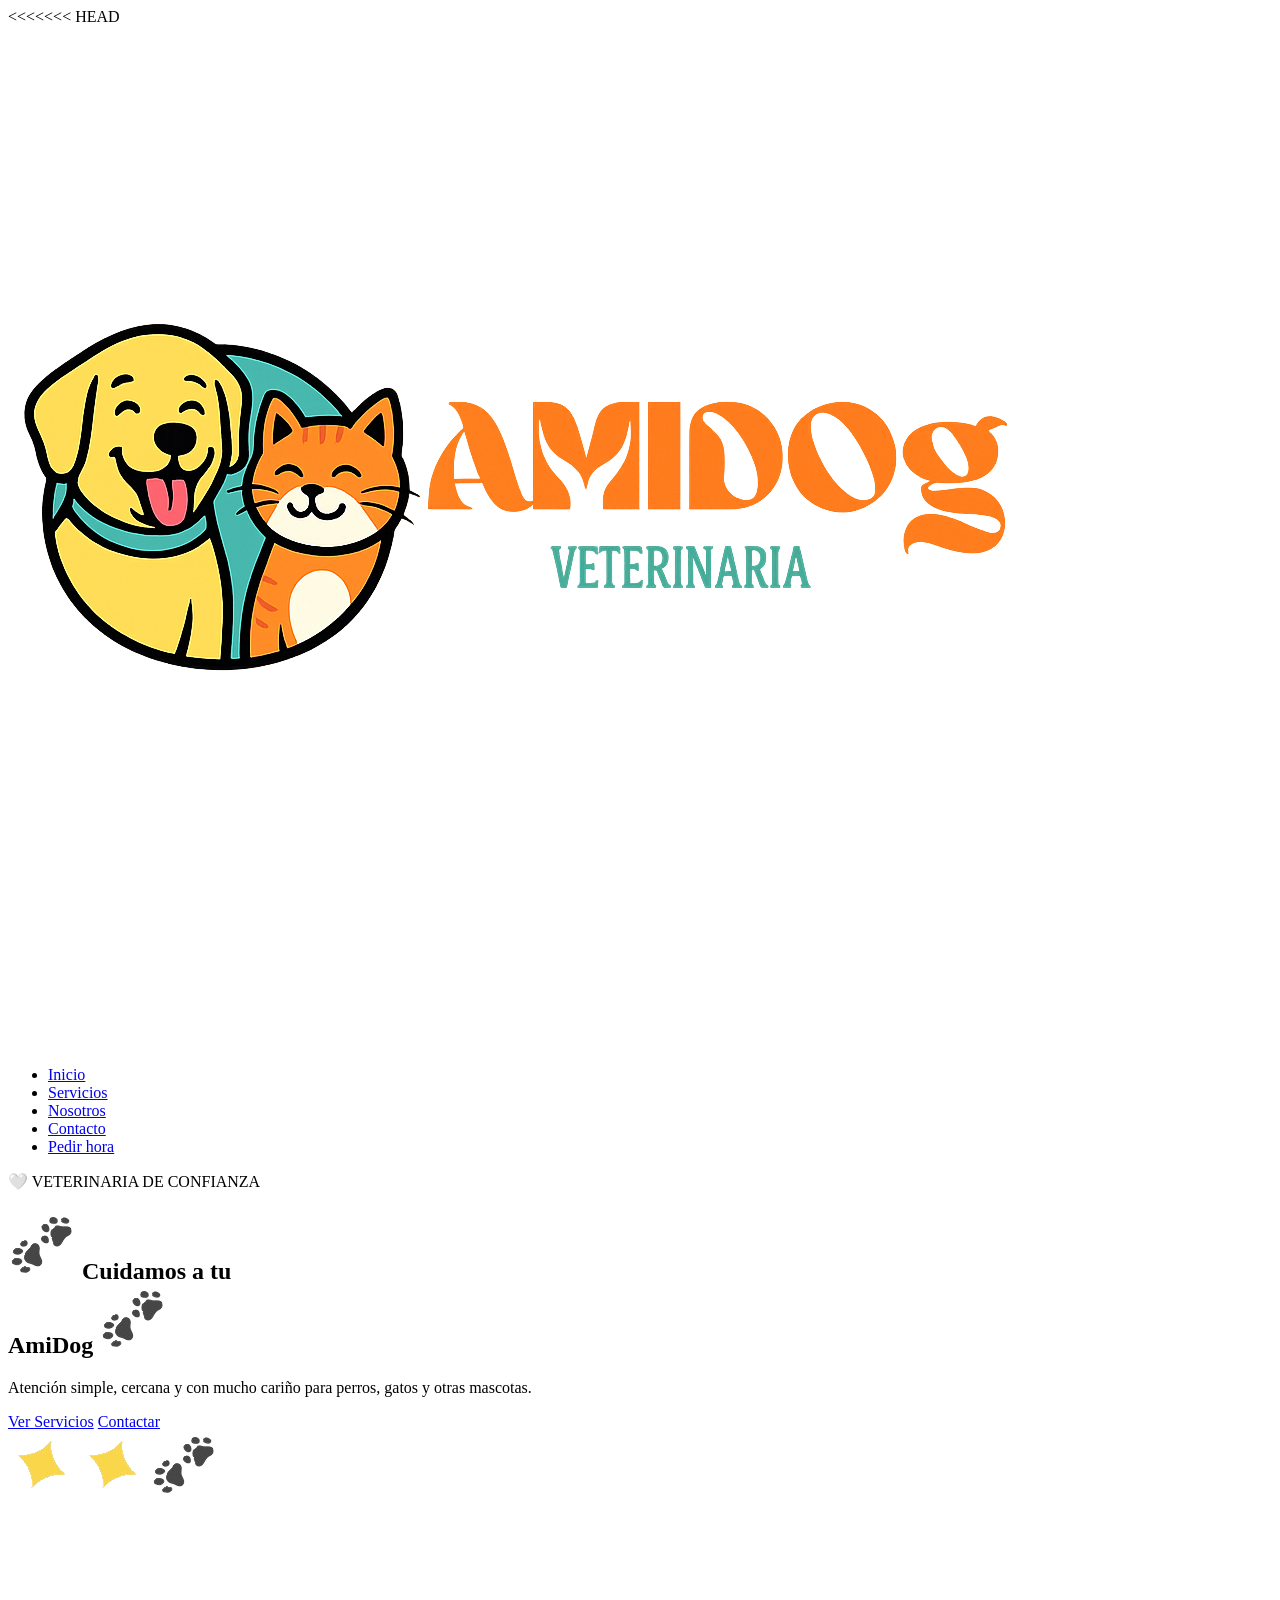
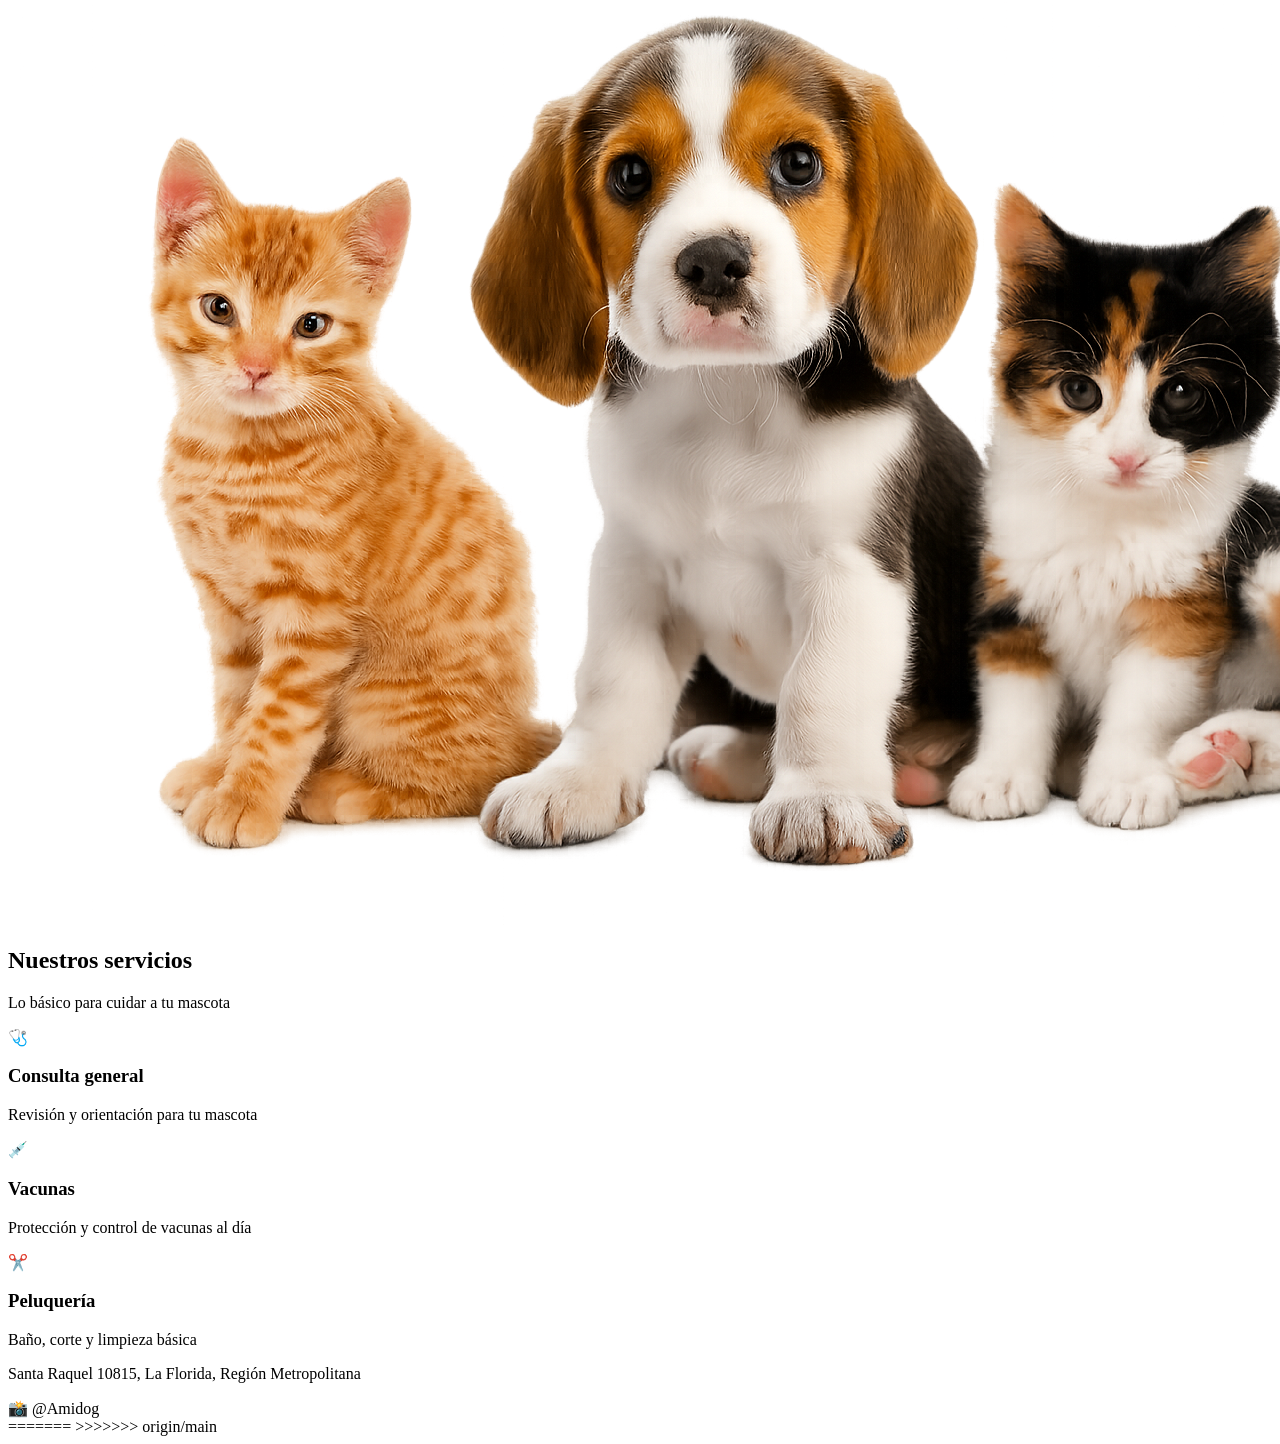
==== commit fbeafdf7: "surely this works" ====
--- a/index.html
+++ b/index.html
@@ -1,76 +1,99 @@
+<<<<<<< HEAD
 <!DOCTYPE html>
 <html lang="es">
 <head>
-  <meta charset="UTF-8">
-  <meta name="viewport" content="width=device-width, initial-scale=1.0">
-  <title>AmiDog Veterinaria - Cuidado y Amor Canino</title>
-  <link rel="stylesheet" href="styles/main.css">
+    <meta charset="UTF-8">
+    <meta name="viewport" content="width=device-width, initial-scale=1.0">
+    <title>Veterinaria AmiDog</title>
+    <link rel="stylesheet" href="styles/main.css">
 </head>
 <body>
 
-  <header class="site-header">
-    <div class="container">
-      <a href="/" class="logo">AmiDog</a>
-      <nav class="main-nav">
-        <a href="index.html">Inicio</a>
-        <a href="nosotros.html">Nosotros</a>
-        <a href="reservar.html">Agenda tu cita</a>
-        <a href="login.html">Ingresar</a>
-      </nav>
-    </div>
-  </header>
+    <header class="navbar">
+        <div class="logo">
+            <img src="assets/img/LogoAmidog.png" alt="logo Amidog Veterinaria" class="logo-amidog">
+        </div>
+        <nav>
+            <ul class="links-nav">
+                <li><a href="#inicio" class="active">Inicio</a></li>
+                <li><a href="#servicios">Servicios</a></li>
+                <li><a href="#nosotros">Nosotros</a></li>
+                <li><a href="#contacto">Contacto</a></li>
+                <li><a href="#contacto" class="btn-pedir-hora">Pedir hora</a></li>
+            </ul> 
+        </nav>
+    </header>
 
-  <main>
-    <section class="hero">
-      <div class="container">
-        <h1>Bienvenido a <span>AmiDog</span></h1>
-        <p>Cuidamos a tu mejor amigo con amor, experiencia y dedicación.</p>
-        <a href="reservar.html" class="btn btn-primary">Agenda tu cita</a>
-      </div>
+    <main>
+    <section class="seccion-principal" id="inicio">
+        <div class="caja-naranja">
+            
+            <div class="info-banner">
+                <span class="etiqueta-veterinaria">🤍 VETERINARIA DE CONFIANZA</span>
+                <h1>
+                    <img src="assets/img/patitas.png" alt="Patitas" class="patita-izq">
+                    Cuidamos a tu <br>
+                    <span class="highlight">AmiDog</span>
+                    <img src="assets/img/patitas.png" alt="Patitas" class="patita-der">
+                </h1>
+                <p>Atención simple, cercana y con mucho cariño para perros, gatos y otras mascotas.</p>
+
+                <div class="botones-banner">
+                    <a href="#servicios" class="btn btn-primary">Ver Servicios</a>
+                    <a href="#contacto" class="btn btn-secondary">Contactar</a>
+                </div>
+            </div>
+
+            <!-- Contenedor del Círculo y las Mascotas al frente -->
+            <div class="contenedor-mascotas-circulo">
+                <div class="circulo-blanco-fondo"></div>
+                <img src="assets/img/estrella.png" alt="Estrella" class="deco-img-estrella deco-img-estrella--arriba">
+    <img src="assets/img/estrella.png" alt="Estrella" class="deco-img-estrella deco-img-estrella--abajo">
+    <img src="assets/img/patitas.png" alt="Patitas Decorativas" class="deco-img-patitas">
+                <img src="assets/img/AnimalesPrincipales.png" alt="Mascotas Amidog" class="img-perro-gato">
+            </div>
+
+        </div> 
     </section>
 
-    <section class="services">
-      <div class="container">
-        <h2>Nuestros servicios</h2>
-        <div class="services-grid">
-          <div class="service-card">
-            <div class="icon">🩺</div>
-            <h3>Consultas</h3>
-            <p>Atención veterinaria general con profesionalismo y calidez.</p>
-          </div>
-          <div class="service-card">
-            <div class="icon">💉</div>
-            <h3>Vacunación</h3>
-            <p>Esquemas completos de vacunación para proteger a tu mascota.</p>
-          </div>
-          <div class="service-card">
-            <div class="icon">✂️</div>
-            <h3>Peluquería</h3>
-            <p>Corte, baño y cuidado estético para que luzca espectacular.</p>
-          </div>
-          <div class="service-card">
-            <div class="icon">🦷</div>
-            <h3>Odontología</h3>
-            <p>Limpiezas y tratamientos dentales para una sonrisa sana.</p>
-          </div>
+        <section class="seccion-servicios" id="servicios">
+            <div class="contenedor-titulos">
+                <h2>Nuestros servicios</h2>
+                <p class="subtitulo">Lo básico para cuidar a tu mascota</p>
+            </div>
+
+            <div class="bloque-tarjetas"> 
+                <article class="tarjeta-servicio">
+                    <div class="icono-servicio">🩺</div>
+                    <h3>Consulta general</h3>
+                    <p>Revisión y orientación para tu mascota</p>
+                </article>
+
+                <article class="tarjeta-servicio">
+                    <div class="icono-servicio">💉</div>
+                    <h3>Vacunas</h3>
+                    <p>Protección y control de vacunas al día</p>
+                </article>
+
+                <article class="tarjeta-servicio">
+                    <div class="icono-servicio">✂️</div>
+                    <h3>Peluquería</h3>
+                    <p>Baño, corte y limpieza básica</p>
+                </article>
+            </div> 
+        </section>
+    </main>
+
+    <footer class="footer" id="contacto">
+        <p class="direccion">Santa Raquel 10815, La Florida, Región Metropolitana</p>
+        <div class="redes-sociales">
+            <span>📸 @Amidog</span>
         </div>
-      </div>
-    </section>
+    </footer>
 
-    <section class="cta">
-      <div class="container">
-        <h2>¿Listo para visitarnos?</h2>
-        <p>Reserva tu hora en línea y recibe la mejor atención para tu mascota.</p>
-        <a href="reservar.html" class="btn btn-secondary">Reservar ahora</a>
-      </div>
-    </section>
-  </main>
-
-  <footer class="site-footer">
-    <div class="container">
-      <p>&copy; 2026 AmiDog Veterinaria. Con cariño para tus mascotas.</p>
-    </div>
-  </footer>
-
+    <script src="main.js"></script>
 </body>
 </html>
+=======
+
+>>>>>>> origin/main
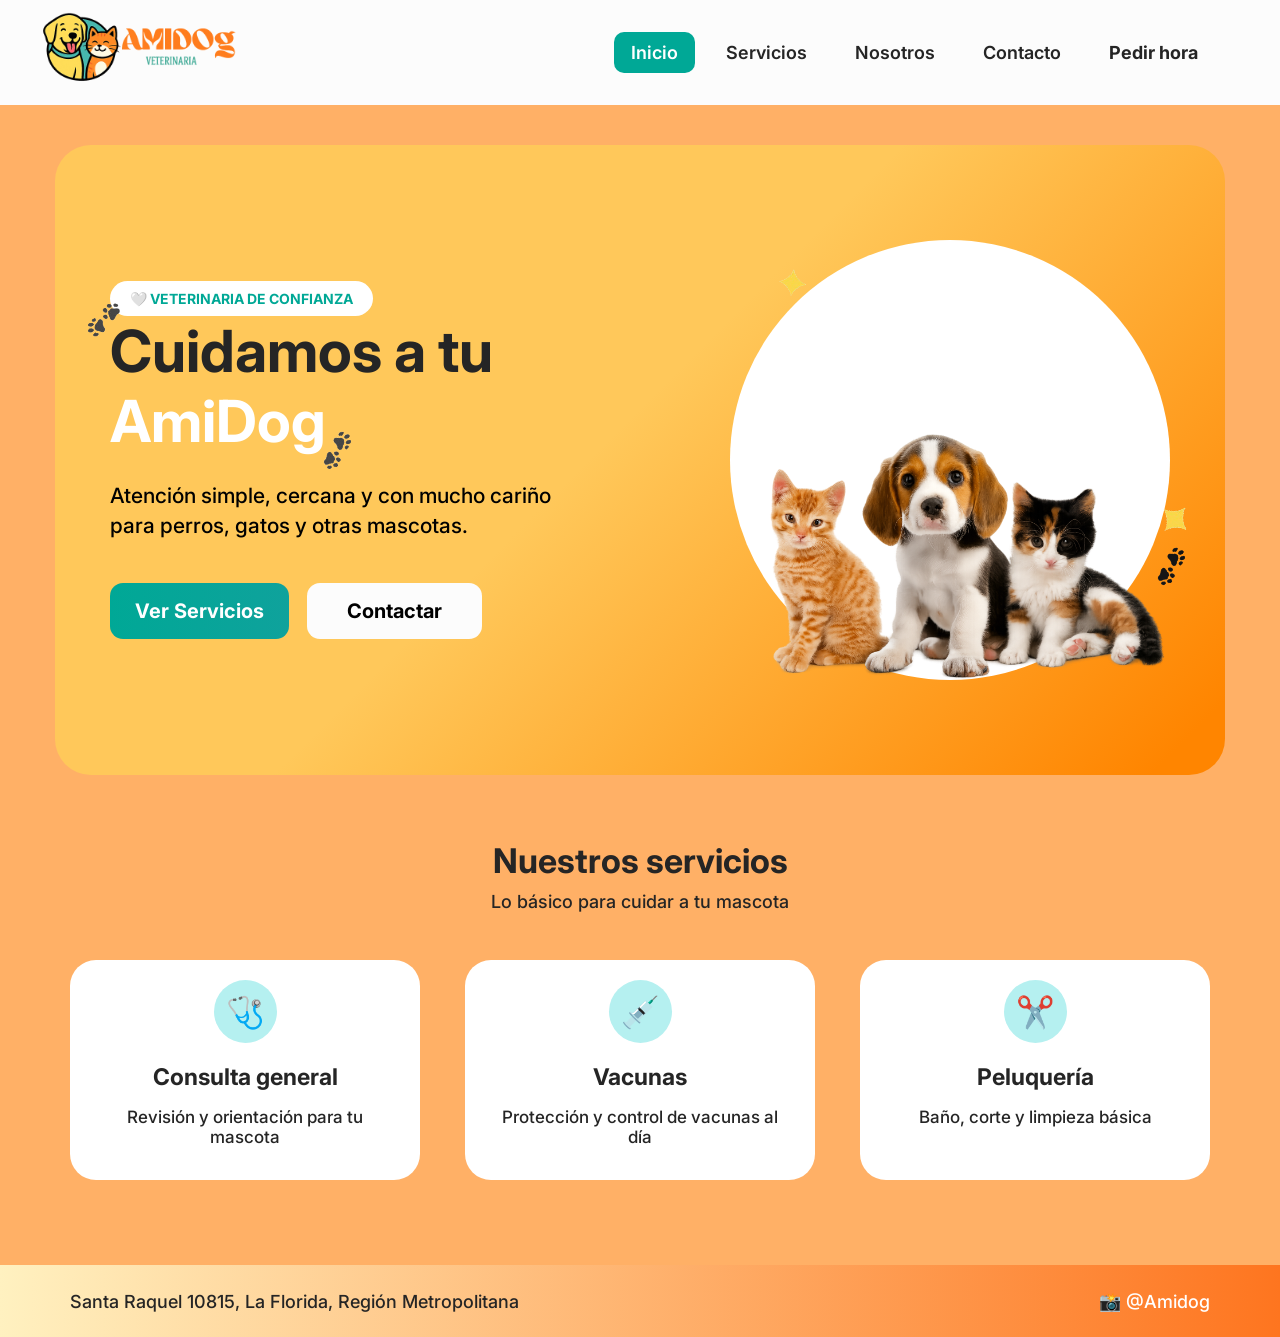
==== commit e8e411b6: "this time for real" ====
--- a/index.html
+++ b/index.html
@@ -1,4 +1,3 @@
-<<<<<<< HEAD
 <!DOCTYPE html>
 <html lang="es">
 <head>
@@ -17,44 +16,43 @@
             <ul class="links-nav">
                 <li><a href="#inicio" class="active">Inicio</a></li>
                 <li><a href="#servicios">Servicios</a></li>
-                <li><a href="#nosotros">Nosotros</a></li>
+                <li><a href="pages/nosotros.html">Nosotros</a></li>
                 <li><a href="#contacto">Contacto</a></li>
                 <li><a href="#contacto" class="btn-pedir-hora">Pedir hora</a></li>
-            </ul> 
+            </ul>
         </nav>
     </header>
 
     <main>
-    <section class="seccion-principal" id="inicio">
-        <div class="caja-naranja">
-            
-            <div class="info-banner">
-                <span class="etiqueta-veterinaria">🤍 VETERINARIA DE CONFIANZA</span>
-                <h1>
-                    <img src="assets/img/patitas.png" alt="Patitas" class="patita-izq">
-                    Cuidamos a tu <br>
-                    <span class="highlight">AmiDog</span>
-                    <img src="assets/img/patitas.png" alt="Patitas" class="patita-der">
-                </h1>
-                <p>Atención simple, cercana y con mucho cariño para perros, gatos y otras mascotas.</p>
+        <section class="seccion-principal" id="inicio">
+            <div class="caja-naranja">
 
-                <div class="botones-banner">
-                    <a href="#servicios" class="btn btn-primary">Ver Servicios</a>
-                    <a href="#contacto" class="btn btn-secondary">Contactar</a>
+                <div class="info-banner">
+                    <span class="etiqueta-veterinaria">🤍 VETERINARIA DE CONFIANZA</span>
+                    <h1>
+                        <img src="assets/img/patitas.png" alt="Patitas" class="patita-izq">
+                        Cuidamos a tu <br>
+                        <span class="highlight">AmiDog</span>
+                        <img src="assets/img/patitas.png" alt="Patitas" class="patita-der">
+                    </h1>
+                    <p>Atención simple, cercana y con mucho cariño para perros, gatos y otras mascotas.</p>
+
+                    <div class="botones-banner">
+                        <a href="#servicios" class="btn btn-primary">Ver Servicios</a>
+                        <a href="#contacto" class="btn btn-secondary">Contactar</a>
+                    </div>
                 </div>
+
+                <div class="contenedor-mascotas-circulo">
+                    <div class="circulo-blanco-fondo"></div>
+                    <img src="assets/img/estrella.png" alt="Estrella" class="deco-img-estrella deco-img-estrella--arriba">
+                    <img src="assets/img/estrella.png" alt="Estrella" class="deco-img-estrella deco-img-estrella--abajo">
+                    <img src="assets/img/patitas.png" alt="Patitas Decorativas" class="deco-img-patitas">
+                    <img src="assets/img/AnimalesPrincipales.png" alt="Mascotas Amidog" class="img-perro-gato">
+                </div>
+
             </div>
-
-            <!-- Contenedor del Círculo y las Mascotas al frente -->
-            <div class="contenedor-mascotas-circulo">
-                <div class="circulo-blanco-fondo"></div>
-                <img src="assets/img/estrella.png" alt="Estrella" class="deco-img-estrella deco-img-estrella--arriba">
-    <img src="assets/img/estrella.png" alt="Estrella" class="deco-img-estrella deco-img-estrella--abajo">
-    <img src="assets/img/patitas.png" alt="Patitas Decorativas" class="deco-img-patitas">
-                <img src="assets/img/AnimalesPrincipales.png" alt="Mascotas Amidog" class="img-perro-gato">
-            </div>
-
-        </div> 
-    </section>
+        </section>
 
         <section class="seccion-servicios" id="servicios">
             <div class="contenedor-titulos">
@@ -62,7 +60,7 @@
                 <p class="subtitulo">Lo básico para cuidar a tu mascota</p>
             </div>
 
-            <div class="bloque-tarjetas"> 
+            <div class="bloque-tarjetas">
                 <article class="tarjeta-servicio">
                     <div class="icono-servicio">🩺</div>
                     <h3>Consulta general</h3>
@@ -80,7 +78,7 @@
                     <h3>Peluquería</h3>
                     <p>Baño, corte y limpieza básica</p>
                 </article>
-            </div> 
+            </div>
         </section>
     </main>
 
@@ -91,9 +89,5 @@
         </div>
     </footer>
 
-    <script src="main.js"></script>
 </body>
 </html>
-=======
-
->>>>>>> origin/main
--- a/styles/main.css
+++ b/styles/main.css
@@ -0,0 +1,908 @@
+@charset "UTF-8";
+@import url("https://fonts.googleapis.com/css2?family=Inter:wght@400;500;600;700&display=swap");
+/* =======================================================
+   Colores
+   ======================================================= */
+/* -------------------------------------------------------
+   Agregados: colores usados en la vista de Inicio
+   NOTA: $teal-color (#00a896) es distinto de $accent-color
+   (#18AA91). Se agrega aparte para no pisar el valor
+   existente; conviene unificar cuando se pueda.
+   ------------------------------------------------------- */
+/* =======================================================
+   Tipografía
+   ======================================================= */
+/* =======================================================
+   Breakpoints
+   ======================================================= */
+/* ===============================================
+   CONFIGURACIÓN GENERAL
+================================================ */
+/* Reset básico */
+*,
+*::before,
+*::after {
+  margin: 0;
+  padding: 0;
+  box-sizing: border-box;
+}
+
+html {
+  scroll-behavior: smooth;
+}
+
+body {
+  min-width: 320px;
+  font-family: "Inter", sans-serif;
+}
+
+/* Element defaults */
+img {
+  max-width: 100%;
+  display: block;
+}
+
+a {
+  text-decoration: none;
+  color: inherit;
+}
+
+ul {
+  list-style: none;
+}
+
+body {
+  background: #ffb066;
+}
+
+/* ===============================================
+   1. BARRA DE NAVEGACIÓN
+================================================ */
+.navbar {
+  position: relative;
+  z-index: 20;
+  width: 100%;
+  height: 105px;
+  display: flex;
+  align-items: center;
+  justify-content: space-between;
+  padding: 0 65px 0 40px;
+  background: #fcfcfc;
+}
+.navbar .logo {
+  position: absolute;
+  top: -45px;
+  left: 40px;
+}
+.navbar .logo .logo-amidog {
+  height: 200px;
+  width: auto;
+  object-fit: contain;
+}
+.navbar nav {
+  margin-left: auto;
+}
+.navbar .links-nav {
+  display: flex;
+  align-items: center;
+  gap: 14px;
+  list-style: none;
+}
+.navbar .links-nav a {
+  text-decoration: none;
+  color: #252525;
+  font-size: 18px;
+  font-weight: 600;
+  padding: 10px 17px;
+  border-radius: 10px;
+  transition: all 0.2s ease;
+}
+.navbar .links-nav a:hover, .navbar .links-nav a.active {
+  color: #ffffff;
+  background: #00a896;
+}
+.navbar .links-nav .btn-pedir-hora {
+  font-weight: 700;
+}
+
+/* ===============================================
+   2. FOOTER
+================================================ */
+.footer {
+  width: 100%;
+  min-height: 72px;
+  display: flex;
+  align-items: center;
+  justify-content: space-between;
+  padding: 10px 70px;
+  background: linear-gradient(90deg, #FFF1C0 0%, #fe751f 100%);
+}
+.footer .direccion {
+  color: #252525;
+  font-size: 18px;
+  font-weight: 500;
+}
+.footer .redes-sociales {
+  display: flex;
+  align-items: center;
+  gap: 12px;
+  color: #ffffff;
+  font-size: 18px;
+  font-weight: 500;
+}
+.footer .redes-sociales img {
+  width: 28px;
+  height: 28px;
+  object-fit: contain;
+}
+
+/* ===============================================
+   RESPONSIVE
+================================================ */
+@media screen and (max-width: 1100px) {
+  .navbar {
+    padding: 0 30px;
+  }
+  .navbar .logo {
+    left: 20px;
+  }
+  /* Kept from origin/main */
+  .footer {
+    padding: 10px 30px;
+  }
+}
+@media screen and (max-width: 768px) {
+  .navbar {
+    height: 85px;
+    padding: 0 20px;
+  }
+  .navbar .links-nav {
+    display: none;
+  }
+  .footer {
+    flex-direction: column;
+    padding: 22px 20px;
+    gap: 14px;
+    text-align: center;
+  }
+}
+/* ===============================================
+   BOTONES (.btn, .btn-primary, .btn-secondary)
+   NOTA: existía una definición duplicada y con
+   estilos distintos en _layout.scss y en este
+   archivo. Se dejó una sola versión (la que
+   coincide con el diseño final del banner).
+================================================ */
+.btn {
+  min-width: 175px;
+  height: 56px;
+  display: flex;
+  align-items: center;
+  justify-content: center;
+  padding: 0 25px;
+  border: none;
+  border-radius: 13px;
+  font-size: 20px;
+  font-weight: 700;
+  text-decoration: none;
+  transition: all 0.2s ease;
+}
+.btn:hover {
+  transform: translateY(-3px);
+  box-shadow: 0 8px 20px rgba(37, 37, 37, 0.16);
+}
+.btn-primary {
+  color: #ffffff;
+  background: linear-gradient(90deg, #00a896 0%, #0fa29c 100%);
+}
+.btn-secondary {
+  color: #000000;
+  background: #fcfcfc;
+}
+
+/* ===============================================
+   ETIQUETA / BADGE (.etiqueta-veterinaria)
+   NOTA: mismo caso, había dos versiones distintas.
+   Se conservó la que coincide con lo usado en el
+   banner (fondo blanco + texto turquesa).
+================================================ */
+.etiqueta-veterinaria {
+  display: inline-block;
+  padding: 9px 20px;
+  border-radius: 30px;
+  color: #00a896;
+  background: #ffffff;
+  font-size: 14px;
+  font-weight: 700;
+}
+
+/* ===============================================
+   TARJETA DE SERVICIO (.tarjeta-servicio)
+================================================ */
+.tarjeta-servicio {
+  min-height: 220px;
+  padding: 20px 25px 30px;
+  text-align: center;
+  background: #ffffff;
+  border-radius: 26px;
+  transition: all 0.2s ease;
+}
+.tarjeta-servicio:hover {
+  transform: translateY(-6px);
+  box-shadow: 0 12px 25px rgba(37, 37, 37, 0.15);
+}
+.tarjeta-servicio .icono-servicio {
+  width: 63px;
+  height: 63px;
+  display: flex;
+  align-items: center;
+  justify-content: center;
+  margin: 0 auto;
+  border-radius: 50%;
+  background: #b5f0f0;
+  font-size: 31px;
+}
+.tarjeta-servicio h3 {
+  margin-top: 20px;
+  color: #252525;
+  font-size: 23px;
+  font-weight: 700;
+}
+.tarjeta-servicio p {
+  margin-top: 16px;
+  color: #252525;
+  font-size: 17px;
+  font-weight: 500;
+}
+
+.text-center {
+  text-align: center;
+}
+
+.text-left {
+  text-align: left;
+}
+
+.text-right {
+  text-align: right;
+}
+
+.mt-1 {
+  margin-top: 8px;
+}
+
+.mt-2 {
+  margin-top: 16px;
+}
+
+.mt-3 {
+  margin-top: 24px;
+}
+
+.mt-4 {
+  margin-top: 32px;
+}
+
+.mb-1 {
+  margin-bottom: 8px;
+}
+
+.mb-2 {
+  margin-bottom: 16px;
+}
+
+.mb-3 {
+  margin-bottom: 24px;
+}
+
+.mb-4 {
+  margin-bottom: 32px;
+}
+
+.nosotros-section {
+  width: 100%;
+  background: #ffb066;
+  padding-top: 0;
+  padding-bottom: 85px;
+  font-family: "Inter", sans-serif;
+  box-sizing: border-box;
+}
+.nosotros-section .nosotros-wrapper {
+  display: flex;
+  flex-direction: column;
+  gap: 40px;
+}
+.nosotros-section .hero-banner {
+  width: calc(100% - 110px);
+  max-width: 1330px;
+  margin: 40px auto 0;
+  background: linear-gradient(135deg, #ffc85a 47.11%, #ff8500 95.88%);
+  border-radius: 36px;
+  padding: 95px 55px;
+  display: flex;
+  align-items: center;
+  justify-content: space-between;
+}
+.nosotros-section .hero-banner .hero-text {
+  max-width: 55%;
+  color: #252525;
+}
+.nosotros-section .hero-banner .hero-text .badge {
+  display: inline-block;
+  margin-bottom: 22px;
+  padding: 9px 20px;
+  border-radius: 30px;
+  color: #00a896;
+  background: #ffffff;
+  font-size: 14px;
+  font-weight: 700;
+}
+.nosotros-section .hero-banner .hero-text h2 {
+  font-size: 48px;
+  margin-top: 20px;
+  margin-bottom: 15px;
+  font-weight: 700;
+  line-height: 56px;
+  position: relative;
+}
+.nosotros-section .hero-banner .hero-text h2 .patita-izq {
+  position: absolute;
+  width: 38px;
+  height: auto;
+  top: -15px;
+  left: -25px;
+  transform: rotate(-5deg);
+}
+.nosotros-section .hero-banner .hero-text h2 .patita-der {
+  display: inline-block;
+  vertical-align: middle;
+  width: 38px;
+  height: auto;
+  margin-left: -10px;
+  margin-bottom: -8px;
+  transform: rotate(160deg);
+}
+.nosotros-section .hero-banner .hero-text h2 strong {
+  color: #ffffff;
+  font-weight: 700;
+}
+.nosotros-section .hero-banner .hero-text p {
+  font-size: 21px;
+  line-height: 1.5;
+  color: #000000;
+  font-weight: 500;
+  max-width: 480px;
+  margin-top: 25px;
+}
+.nosotros-section .hero-banner .hero-image-container {
+  flex: 0 0 440px;
+  position: relative;
+  width: 440px;
+  height: 440px;
+  display: flex;
+  align-items: flex-end;
+  justify-content: center;
+}
+.nosotros-section .hero-banner .hero-image-container .white-circle-bg {
+  position: absolute;
+  width: 100%;
+  height: 100%;
+  background: #ffffff;
+  border-radius: 50%;
+  z-index: 1;
+}
+.nosotros-section .hero-banner .hero-image-container .hero-circle-img {
+  position: relative;
+  z-index: 2;
+  width: 108%;
+  height: auto;
+  bottom: -15px;
+  object-fit: contain;
+}
+.nosotros-section .hero-banner .hero-image-container .deco-img-estrella {
+  position: absolute;
+  width: 35px;
+  height: auto;
+  z-index: 3;
+}
+.nosotros-section .hero-banner .hero-image-container .deco-img-estrella--arriba {
+  top: 25px;
+  left: 45px;
+  transform: rotate(-15deg);
+}
+.nosotros-section .hero-banner .hero-image-container .deco-img-estrella--abajo {
+  bottom: 140px;
+  right: -25px;
+  width: 40px;
+  transform: rotate(20deg);
+}
+.nosotros-section .hero-banner .hero-image-container .deco-img-patitas {
+  position: absolute;
+  bottom: 95px;
+  right: -20px;
+  width: 38px;
+  height: auto;
+  z-index: 3;
+  transform: rotate(160deg);
+  filter: brightness(0.3);
+}
+.nosotros-section .history-card {
+  width: calc(100% - 110px);
+  max-width: 1280px;
+  margin: 0 auto;
+  background-color: #ffffff;
+  border-radius: 26px;
+  padding: 40px;
+  display: flex;
+  align-items: center;
+  transition: all 0.2s ease;
+}
+.nosotros-section .history-card:hover {
+  transform: translateY(-6px);
+  box-shadow: 0 12px 25px rgba(37, 37, 37, 0.15);
+}
+.nosotros-section .history-card .history-info {
+  width: 45%;
+}
+.nosotros-section .history-card .history-info h3 {
+  font-size: 28px;
+  font-weight: 700;
+  margin-bottom: 15px;
+  color: #252525;
+}
+.nosotros-section .history-card .history-info p {
+  color: #252525;
+  line-height: 1.6;
+  font-size: 15px;
+  font-weight: 500;
+}
+.nosotros-section .history-card .vertical-divider {
+  width: 2px;
+  height: 100px;
+  background-color: #ddd;
+  margin: 0 40px;
+}
+.nosotros-section .history-card .stats-grid {
+  width: 50%;
+  display: flex;
+  justify-content: space-between;
+}
+.nosotros-section .history-card .stats-grid .stat-box {
+  text-align: center;
+}
+.nosotros-section .history-card .stats-grid .stat-box .number {
+  font-size: 38px;
+  font-weight: 700;
+  display: block;
+}
+.nosotros-section .history-card .stats-grid .stat-box .label {
+  font-size: 13px;
+  color: #666;
+  margin-top: 5px;
+  display: block;
+}
+.nosotros-section .history-card .stats-grid .stat-box .cyan-text {
+  color: #00a896;
+}
+.nosotros-section .history-card .stats-grid .stat-box .pink-text {
+  color: #E5646D;
+}
+.nosotros-section .history-card .stats-grid .stat-box .yellow-text {
+  color: #f1c107;
+}
+.nosotros-section .values-block {
+  width: calc(100% - 110px);
+  max-width: 1280px;
+  margin: 0 auto;
+  text-align: center;
+}
+.nosotros-section .values-block .values-title {
+  font-size: 28px;
+  font-weight: 700;
+  color: #252525;
+  margin-bottom: 30px;
+}
+.nosotros-section .values-block .values-cards-container {
+  display: flex;
+  justify-content: space-between;
+  gap: 25px;
+}
+.nosotros-section .values-block .values-cards-container .value-card {
+  background-color: #ffffff;
+  border-radius: 26px;
+  padding: 30px 20px;
+  flex: 1;
+  text-align: center;
+  transition: all 0.2s ease;
+}
+.nosotros-section .values-block .values-cards-container .value-card:hover {
+  transform: translateY(-6px);
+  box-shadow: 0 12px 25px rgba(37, 37, 37, 0.15);
+}
+.nosotros-section .values-block .values-cards-container .value-card .icon-holder {
+  width: 63px;
+  height: 63px;
+  display: flex;
+  align-items: center;
+  justify-content: center;
+  margin: 0 auto 15px;
+  border-radius: 50%;
+  background: #b5f0f0;
+  font-size: 31px;
+}
+.nosotros-section .values-block .values-cards-container .value-card h4 {
+  font-size: 22px;
+  font-weight: 700;
+  margin-bottom: 10px;
+  color: #252525;
+}
+.nosotros-section .values-block .values-cards-container .value-card p {
+  color: #252525;
+  font-size: 14px;
+  line-height: 1.4;
+  font-weight: 500;
+}
+
+/* ===============================================
+   RESPONSIVE DESIGN (TABLET & CELULARES)
+=============================================== */
+@media screen and (max-width: 1100px) {
+  .nosotros-section .hero-banner {
+    width: calc(100% - 50px);
+    padding: 70px 40px;
+  }
+  .nosotros-section .hero-banner .hero-text h2 {
+    font-size: 48px;
+    line-height: 56px;
+  }
+  .nosotros-section .hero-banner .hero-image-container {
+    flex: 0 0 370px;
+    width: 370px;
+    height: 370px;
+  }
+}
+@media screen and (max-width: 768px) {
+  .nosotros-section .hero-banner {
+    width: calc(100% - 30px);
+    margin-top: 20px;
+    flex-direction: column;
+    padding: 35px 25px;
+  }
+  .nosotros-section .hero-banner .hero-text {
+    max-width: 100%;
+  }
+  .nosotros-section .hero-banner .hero-text .badge {
+    font-size: 12px;
+  }
+  .nosotros-section .hero-banner .hero-text h2 {
+    font-size: 42px;
+    line-height: 49px;
+  }
+  .nosotros-section .hero-banner .hero-text h2 .patita-izq {
+    width: 28px;
+    top: -10px;
+    left: -18px;
+  }
+  .nosotros-section .hero-banner .hero-text h2 .patita-der {
+    width: 28px;
+  }
+  .nosotros-section .hero-banner .hero-text p {
+    font-size: 18px;
+  }
+  .nosotros-section .hero-banner .hero-image-container {
+    flex: 0 0 auto;
+    width: 100%;
+    height: 270px;
+    margin-top: 30px;
+  }
+  .nosotros-section .hero-banner .hero-image-container .white-circle-bg {
+    width: 270px;
+    height: 270px;
+    left: 50%;
+    transform: translateX(-50%);
+  }
+  .nosotros-section .hero-banner .hero-image-container .hero-circle-img {
+    width: 75%;
+  }
+  .nosotros-section .hero-banner .hero-image-container .deco-img-estrella--arriba {
+    top: 10px;
+    left: 30px;
+    width: 25px;
+  }
+  .nosotros-section .hero-banner .hero-image-container .deco-img-estrella--abajo {
+    bottom: 90px;
+    right: -15px;
+    width: 30px;
+  }
+  .nosotros-section .hero-banner .hero-image-container .deco-img-patitas {
+    bottom: 65px;
+    right: -15px;
+    width: 28px;
+  }
+  .nosotros-section .history-card {
+    width: calc(100% - 30px);
+    margin: 0 auto;
+    flex-direction: column;
+    padding: 30px 25px;
+  }
+  .nosotros-section .history-card .history-info {
+    width: 100%;
+    text-align: center;
+  }
+  .nosotros-section .history-card .history-info h3 {
+    font-size: 24px;
+  }
+  .nosotros-section .history-card .history-info p {
+    font-size: 14px;
+  }
+  .nosotros-section .history-card .vertical-divider {
+    width: 100%;
+    height: 2px;
+    margin: 20px 0;
+  }
+  .nosotros-section .history-card .stats-grid {
+    width: 100%;
+    flex-wrap: wrap;
+    justify-content: center;
+    gap: 20px;
+  }
+  .nosotros-section .history-card .stats-grid .stat-box .number {
+    font-size: 30px;
+  }
+  .nosotros-section .history-card .stats-grid .stat-box .label {
+    font-size: 12px;
+  }
+  .nosotros-section .values-block {
+    width: calc(100% - 30px);
+    margin: 0 auto 30px;
+  }
+  .nosotros-section .values-block .values-title {
+    font-size: 24px;
+  }
+  .nosotros-section .values-block .values-cards-container {
+    flex-direction: column;
+    gap: 15px;
+  }
+  .nosotros-section .values-block .values-cards-container .value-card {
+    width: 100%;
+    padding: 25px 20px;
+  }
+  .nosotros-section .values-block .values-cards-container .value-card h4 {
+    font-size: 20px;
+  }
+}
+/* ===============================================
+   SECCIÓN PRINCIPAL (BANNER)
+================================================ */
+.seccion-principal {
+  position: relative;
+  width: calc(100% - 110px);
+  max-width: 1330px;
+  margin: 40px auto 0;
+  overflow: hidden;
+  /* Espaciado/tamaño de los botones dentro del banner.
+     El componente visual (.btn) vive en _components.scss;
+     esto solo define su disposición en este contexto. */
+  /* Círculo con mascotas al frente del banner */
+}
+.seccion-principal .caja-naranja {
+  background: linear-gradient(135deg, #ffc85a 47.11%, #ff8500 95.88%);
+  border-radius: 36px;
+  padding: 95px 55px;
+  display: flex;
+  align-items: center;
+  justify-content: space-between;
+}
+.seccion-principal .info-banner {
+  flex: 1;
+  max-width: 50%;
+}
+.seccion-principal .info-banner h1 {
+  color: #252525;
+  font-size: 58px;
+  font-weight: 700;
+  line-height: 70px;
+  position: relative; /* Para posicionar las patitas de fondo */
+  /* 🐾 Patitas decorativas */
+}
+.seccion-principal .info-banner h1 .highlight {
+  color: #ffffff;
+  display: inline-block;
+}
+.seccion-principal .info-banner h1 .patita-izq {
+  position: absolute;
+  width: 38px;
+  height: auto;
+  top: -15px;
+  left: -25px;
+  transform: rotate(-5deg);
+}
+.seccion-principal .info-banner h1 .patita-der {
+  display: inline-block;
+  vertical-align: middle;
+  width: 38px;
+  height: auto;
+  margin-left: -20px;
+  margin-bottom: -45px;
+  transform: rotate(160deg);
+}
+.seccion-principal .info-banner p {
+  max-width: 480px;
+  margin-top: 25px;
+  color: #000000;
+  font-size: 21px;
+  font-weight: 500;
+  line-height: 30px;
+}
+.seccion-principal .botones-banner {
+  display: flex;
+  align-items: center;
+  gap: 18px;
+  margin-top: 42px;
+}
+.seccion-principal .imagen-banner {
+  position: relative;
+  width: 435px;
+  height: 405px;
+  overflow: hidden;
+  background: #ffffff;
+  border-radius: 35px;
+}
+.seccion-principal .imagen-banner img {
+  width: 100%;
+  height: 100%;
+  object-fit: cover;
+  object-position: center bottom;
+}
+.seccion-principal .contenedor-mascotas-circulo {
+  position: relative;
+  width: 440px;
+  height: 440px;
+  display: flex;
+  align-items: flex-end;
+  justify-content: center;
+}
+.seccion-principal .contenedor-mascotas-circulo .circulo-blanco-fondo {
+  position: absolute;
+  width: 100%;
+  height: 100%;
+  background: #ffffff;
+  border-radius: 50%;
+  z-index: 1;
+}
+.seccion-principal .contenedor-mascotas-circulo .deco-img-estrella {
+  position: absolute;
+  width: 35px;
+  height: auto;
+  z-index: 3;
+}
+.seccion-principal .contenedor-mascotas-circulo .deco-img-estrella--arriba {
+  top: 25px;
+  left: 45px;
+  transform: rotate(-15deg);
+}
+.seccion-principal .contenedor-mascotas-circulo .deco-img-estrella--abajo {
+  bottom: 140px;
+  right: -25px;
+  width: 40px;
+  transform: rotate(20deg);
+}
+.seccion-principal .contenedor-mascotas-circulo .deco-img-patitas {
+  position: absolute;
+  bottom: 95px;
+  right: -20px;
+  width: 38px;
+  height: auto;
+  z-index: 3;
+  transform: rotate(160deg);
+  filter: brightness(0.3);
+}
+.seccion-principal .contenedor-mascotas-circulo .img-perro-gato {
+  position: relative;
+  z-index: 2;
+  width: 108%;
+  height: auto;
+  bottom: -15px;
+  object-fit: contain;
+}
+
+/* ===============================================
+   SECCIÓN DE SERVICIOS
+================================================ */
+.seccion-servicios {
+  width: calc(100% - 140px);
+  max-width: 1280px;
+  margin: 65px auto 85px;
+}
+.seccion-servicios .contenedor-titulos {
+  text-align: center;
+}
+.seccion-servicios .contenedor-titulos h2 {
+  color: #252525;
+  font-size: 34px;
+  font-weight: 700;
+}
+.seccion-servicios .contenedor-titulos .subtitulo {
+  margin-top: 10px;
+  color: #252525;
+  font-size: 18px;
+  font-weight: 500;
+}
+.seccion-servicios .bloque-tarjetas {
+  display: grid;
+  grid-template-columns: repeat(3, 1fr);
+  gap: 45px;
+  margin-top: 48px;
+}
+
+/* ===============================================
+   RESPONSIVE - VISTA INICIO
+================================================ */
+@media screen and (max-width: 1100px) {
+  .seccion-principal {
+    width: calc(100% - 50px);
+  }
+  .seccion-principal .caja-naranja {
+    padding: 70px 40px;
+  }
+  .seccion-principal .info-banner {
+    max-width: 52%;
+  }
+  .seccion-principal .info-banner h1 {
+    font-size: 48px;
+    line-height: 56px;
+  }
+  .seccion-principal .imagen-banner {
+    width: 370px;
+    height: 360px;
+  }
+  .seccion-servicios {
+    width: calc(100% - 60px);
+  }
+  .seccion-servicios .bloque-tarjetas {
+    gap: 25px;
+  }
+}
+@media screen and (max-width: 768px) {
+  .seccion-principal {
+    width: calc(100% - 30px);
+    margin-top: 20px;
+  }
+  .seccion-principal .caja-naranja {
+    flex-direction: column;
+    padding: 35px 25px;
+  }
+  .seccion-principal .info-banner {
+    max-width: 100%;
+  }
+  .seccion-principal .info-banner h1 {
+    font-size: 42px;
+    line-height: 49px;
+  }
+  .seccion-principal .info-banner p {
+    font-size: 18px;
+  }
+  .seccion-principal .botones-banner {
+    flex-direction: column;
+    width: 100%;
+  }
+  .seccion-principal .botones-banner .btn {
+    width: 100%;
+  }
+  .seccion-principal .imagen-banner {
+    width: 100%;
+    height: 270px;
+    margin-top: 30px;
+  }
+  .seccion-servicios {
+    width: calc(100% - 30px);
+  }
+  .seccion-servicios .contenedor-titulos h2 {
+    font-size: 29px;
+  }
+  .seccion-servicios .bloque-tarjetas {
+    grid-template-columns: 1fr;
+  }
+}
+
+/*# sourceMappingURL=main.css.map */
